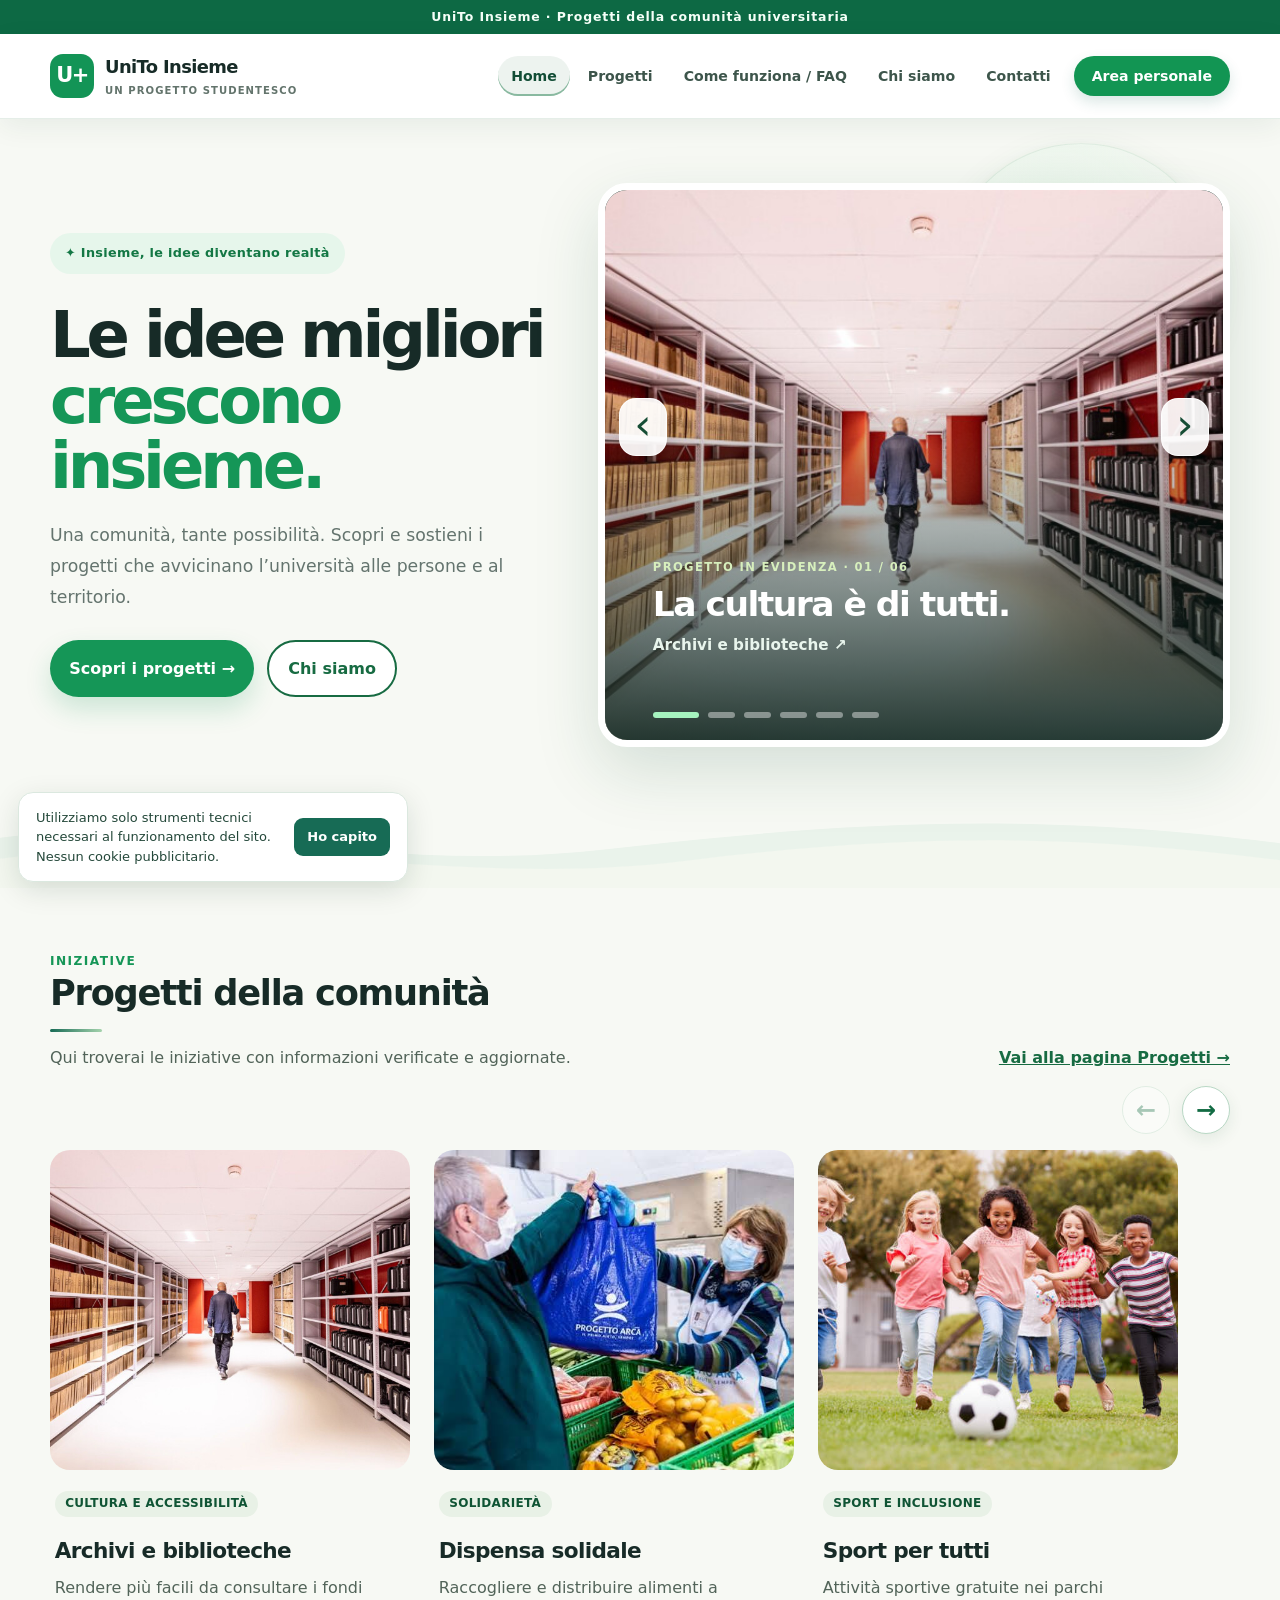
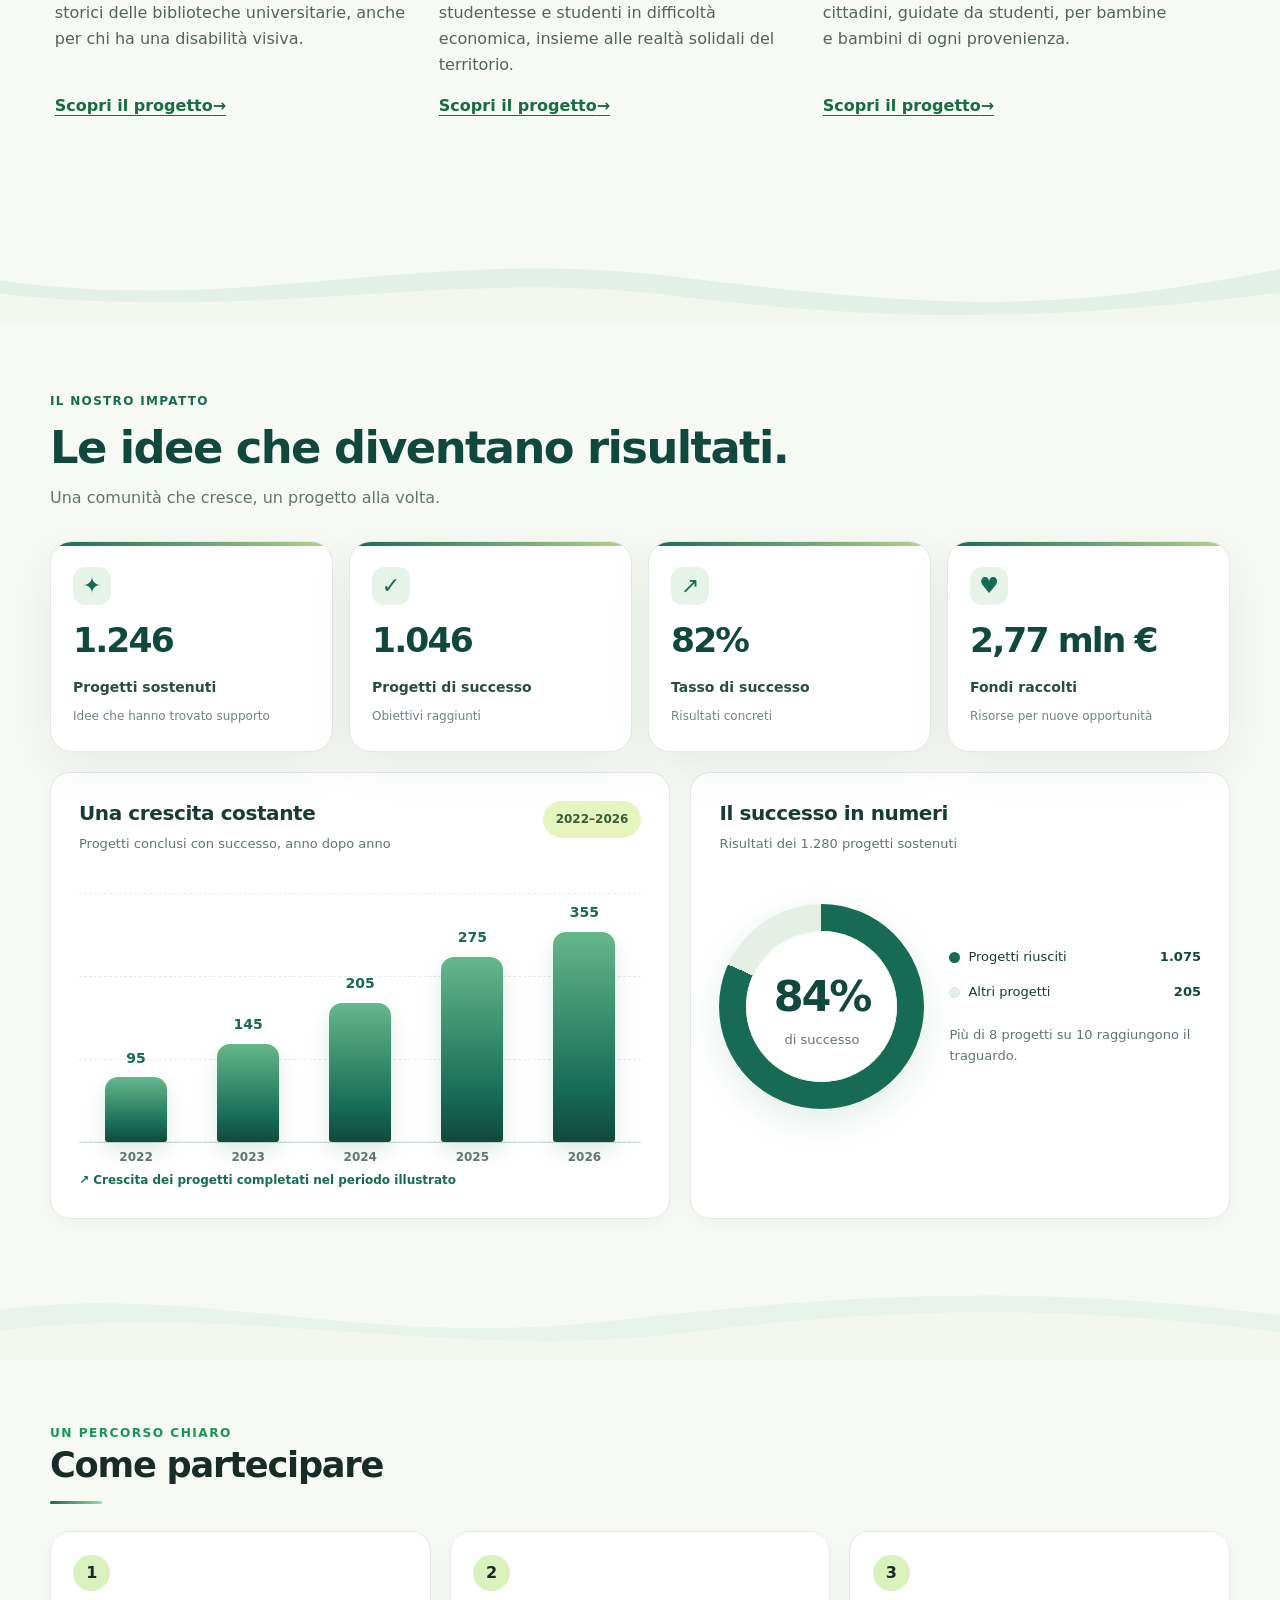
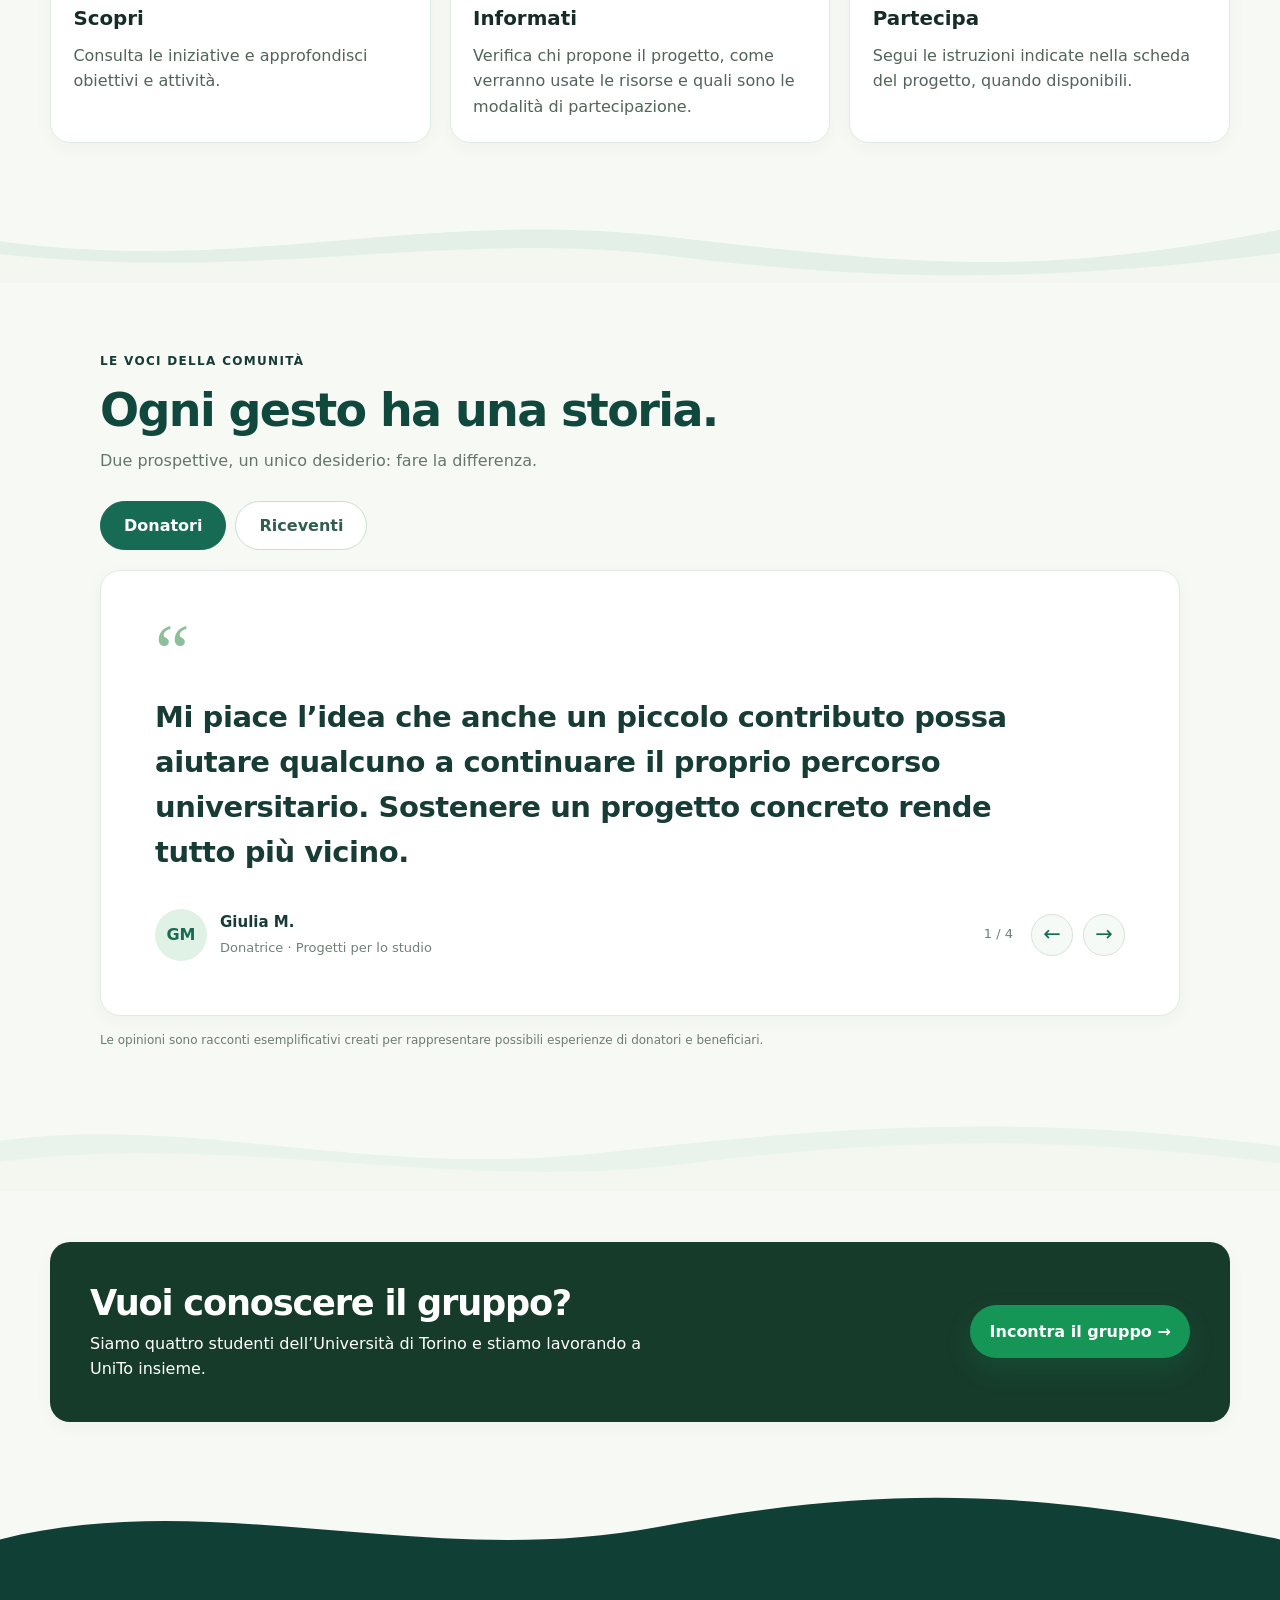
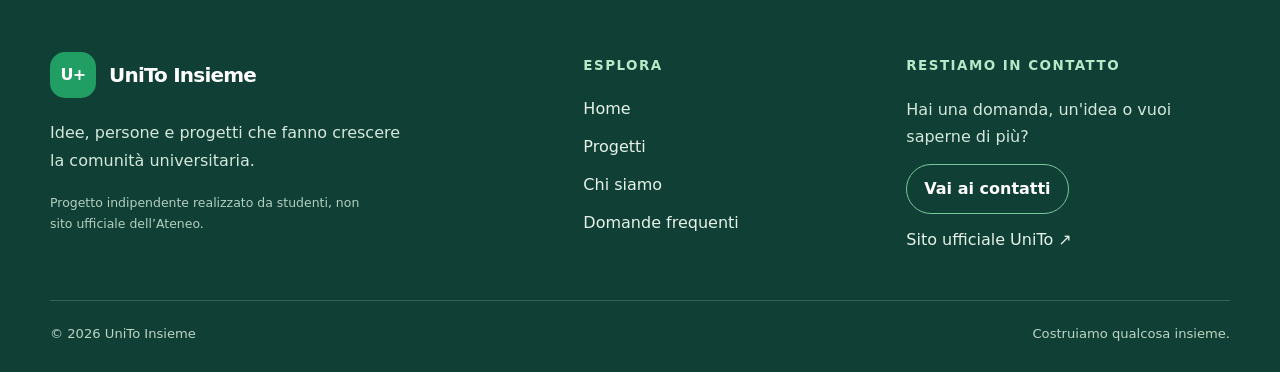
==== UniTo_Insieme/index.html @ ec689ada "Primo push" ====
<!DOCTYPE html>

<html lang="it">
<head>
<meta charset="utf-8"/>
<meta content="width=device-width, initial-scale=1" name="viewport"/>
<title>UniTo insieme | Progetti universitari</title>
<meta content="UniTo insieme: uno spazio per presentare e sostenere progetti della comunità universitaria." name="description"/>
<link href="assets/css/app.css" rel="stylesheet"/>
<link href="assets/css/site-theme.css" rel="stylesheet"/>
<link href="assets/css/demo-enhancements.css" rel="stylesheet"/>
<script defer="" src="assets/js/app.js"></script>
<script defer="" src="assets/js/carousel.js"></script>
<link href="assets/css/unito-refinements.css" rel="stylesheet"/>
<link href="assets/css/voices.css" rel="stylesheet"/>
<link href="assets/css/impact.css" rel="stylesheet"/>
<link href="assets/css/home-seamless.css" rel="stylesheet"/>
<link href="assets/css/home-stability.css" rel="stylesheet"/>
<script defer="" src="assets/js/cookie-banner.js"></script>
<link href="assets/css/motion.css" rel="stylesheet"/>
<script defer="" src="assets/js/motion.js"></script>
<link href="assets/css/elegant-restyle.css" rel="stylesheet"/>
<link href="assets/css/visual-fixes.css" rel="stylesheet"/>
<link href="assets/css/logo-uniforme.css" rel="stylesheet"/>
<link href="assets/css/gallery-refinements.css" rel="stylesheet"/><link href="assets/css/decorazioni-uniformi.css" rel="stylesheet"/>
<script defer src="assets/js/site-components.js"></script>
</head>
<body>
<site-header></site-header>
<main id="contenuto">
<section aria-labelledby="hero-title" class="hero">
<div class="wrap hero-grid">
<div>
<div class="eyebrow hero-pill">✦ Insieme, le idee diventano realtà</div>
<h1 id="hero-title">Le idee migliori <em>crescono insieme.</em></h1>
<p class="lead">Una comunità, tante possibilità. Scopri e sostieni i progetti che avvicinano l’università alle persone e al territorio.</p>
<div class="actions">
<a class="btn" href="progetti.html">Scopri i progetti <span aria-hidden="true"> →</span></a>
<a class="btn secondary" href="chi-siamo.html">Chi siamo</a>
</div>
</div>
<div aria-label="Progetti in evidenza" aria-roledescription="carosello" class="featured-carousel">
<div aria-live="off" class="carousel-track" id="featured-track">
<a aria-label="Scopri Archivi e biblioteche" class="carousel-slide is-active" href="progetto-archivi.html">
<img alt="Scaffali e documenti di un archivio universitario" fetchpriority="high" src="assets/img/archivi.jpg"/>
<span class="slide-overlay"><span class="slide-kicker">PROGETTO IN EVIDENZA · 01 / 06</span><strong>La cultura è di tutti.</strong><span>Archivi e biblioteche <span aria-hidden="true">↗</span></span></span>
</a>
<a aria-hidden="true" aria-label="Scopri Dispensa solidale" class="carousel-slide" href="progetto-dispensa.html" tabindex="-1">
<img alt="Volontari distribuiscono generi alimentari" src="assets/img/dispensa.jpg"/>
<span class="slide-overlay"><span class="slide-kicker">PROGETTO IN EVIDENZA · 02 / 06</span><strong>Un aiuto concreto, insieme.</strong><span>Dispensa solidale <span aria-hidden="true">↗</span></span></span>
</a>
<a aria-hidden="true" aria-label="Scopri Sport per tutti" class="carousel-slide" href="progetto-sport.html" tabindex="-1">
<img alt="Bambini che giocano a calcio all'aperto" src="assets/img/sport.jpg"/>
<span class="slide-overlay"><span class="slide-kicker">PROGETTO IN EVIDENZA · 03 / 06</span><strong>Lo sport unisce.</strong><span>Sport per tutti <span aria-hidden="true">↗</span></span></span>
</a>
<a aria-hidden="true" aria-label="Scopri Studio per tutti" class="carousel-slide" href="progetto-studio.html" tabindex="-1"><img alt="Studenti impegnati nello studio in aula" src="assets/img/studio.jpg"/><span class="slide-overlay"><span class="slide-kicker">PROGETTO IN EVIDENZA · 04 / 06</span><strong>Sosteniamo il diritto allo studio.</strong><span>Studio per tutti <span aria-hidden="true">↗</span></span></span></a>
<a aria-hidden="true" aria-label="Scopri Ricerca in laboratorio" class="carousel-slide" href="progetto-ricerca.html" tabindex="-1"><img alt="Ricercatore con guanti utilizza una pipetta in laboratorio" src="assets/img/ricerca.jpg"/><span class="slide-overlay"><span class="slide-kicker">PROGETTO IN EVIDENZA · 05 / 06</span><strong>Diamo spazio alle nuove idee.</strong><span>Ricerca in laboratorio <span aria-hidden="true">↗</span></span></span></a>
<a aria-hidden="true" aria-label="Scopri Competenze digitali" class="carousel-slide" href="progetto-digitale.html" tabindex="-1"><img alt="Aula informatica attrezzata con computer e postazioni" src="assets/img/digitale.jpg"/><span class="slide-overlay"><span class="slide-kicker">PROGETTO IN EVIDENZA · 06 / 06</span><strong>Il digitale alla portata di tutti.</strong><span>Competenze digitali <span aria-hidden="true">↗</span></span></span></a>
</div>
<button aria-label="Vai al progetto precedente" class="carousel-side carousel-side-prev" type="button"><span aria-hidden="true">‹</span></button>
<button aria-label="Vai al progetto successivo" class="carousel-side carousel-side-next" type="button"><span aria-hidden="true">›</span></button>
<div class="carousel-controls">
<div aria-label="Seleziona un progetto" class="carousel-dots">
<button aria-current="true" aria-label="Mostra Archivi e biblioteche" class="carousel-dot is-active" type="button"></button>
<button aria-label="Mostra Dispensa solidale" class="carousel-dot" type="button"></button>
<button aria-label="Mostra Sport per tutti" class="carousel-dot" type="button"></button>
<button aria-label="Mostra Studio per tutti" class="carousel-dot" type="button"></button>
<button aria-label="Mostra Ricerca in laboratorio" class="carousel-dot" type="button"></button>
<button aria-label="Mostra Competenze digitali" class="carousel-dot" type="button"></button>
</div>

</div>
</div>
</div>
</section>
<div aria-hidden="true" class="unito-wave-divider"></div><section aria-labelledby="projects-title" class="section wrap">
<div class="section-head">
<div>
<div class="eyebrow">Iniziative</div>
<h2 id="projects-title">Progetti della comunità</h2>
<p>Qui troverai le iniziative con informazioni verificate e aggiornate.</p>
</div>
<a href="progetti.html">Vai alla pagina Progetti →</a>
</div>
<div aria-label="Scorri i progetti" class="home-project-navigation">
<button aria-label="Scorri ai progetti precedenti" class="home-project-arrow" data-direction="prev" type="button">←</button>
<button aria-label="Scorri ai progetti successivi" class="home-project-arrow" data-direction="next" type="button">→</button>
</div>
<div aria-label="Progetti scorribili orizzontalmente" class="home-project-scroll" role="region" tabindex="0">
<div class="project-grid">
<article class="project-card">
<img alt="Corridoio di un archivio con scaffali di faldoni a sinistra e custodie nere a destra" class="card-img" height="512" loading="lazy" src="assets/img/archivi.jpg" width="768"/>
<div class="card-body">
<span class="tag">Cultura e accessibilità</span>
<h3><a href="progetto-archivi.html">Archivi e biblioteche</a></h3>
<p>Rendere più facili da consultare i fondi storici delle biblioteche universitarie, anche per chi ha una disabilità visiva.</p>
<a class="card-link" href="progetto-archivi.html">Scopri il progetto<span class="sr-only"> Archivi e biblioteche</span> <span aria-hidden="true">→</span></a>
</div>
</article>
<article class="project-card">
<img alt="Un volontario con mascherina consegna una borsa blu con generi alimentari a una persona, accanto a casse di frutta e verdura" class="card-img" height="429" loading="lazy" src="assets/img/dispensa.jpg" width="713"/>
<div class="card-body">
<span class="tag">Solidarietà</span>
<h3><a href="progetto-dispensa.html">Dispensa solidale</a></h3>
<p>Raccogliere e distribuire alimenti a studentesse e studenti in difficoltà economica, insieme alle realtà solidali del territorio.</p>
<a class="card-link" href="progetto-dispensa.html">Scopri il progetto<span class="sr-only"> Dispensa solidale</span> <span aria-hidden="true">→</span></a>
</div>
</article>
<article class="project-card">
<img alt="Un gruppo di bambine e bambini corre su un prato verso un pallone da calcio, sorridendo" class="card-img" height="408" loading="lazy" src="assets/img/sport.jpg" width="612"/>
<div class="card-body">
<span class="tag">Sport e inclusione</span>
<h3><a href="progetto-sport.html">Sport per tutti</a></h3>
<p>Attività sportive gratuite nei parchi cittadini, guidate da studenti, per bambine e bambini di ogni provenienza.</p>
<a class="card-link" href="progetto-sport.html">Scopri il progetto<span class="sr-only"> Sport per tutti</span> <span aria-hidden="true">→</span></a>
</div>
</article>
<article class="project-card" data-category="istruzione"><img alt="Studenti impegnati nello studio in aula" class="card-img" loading="lazy" src="assets/img/studio.jpg"/><div class="card-body"><span class="tag">Istruzione</span><h3><a href="progetto-studio.html">Studio per tutti</a></h3><p>Tutoraggio tra pari, materiali didattici condivisi e incontri di supporto per affrontare esami e difficoltà scolastiche.</p><a class="card-link" href="progetto-studio.html">Scopri il progetto <span aria-hidden="true">→</span></a></div></article><article class="project-card" data-category="ricerca"><img alt="Ricercatore con guanti utilizza una pipetta in laboratorio" class="card-img" loading="lazy" src="assets/img/ricerca.jpg"/><div class="card-body"><span class="tag">Ricerca</span><h3><a href="progetto-ricerca.html">Ricerca in laboratorio</a></h3><p>Strumenti e materiali per attività formative di laboratorio e piccoli progetti di ricerca promossi dagli studenti.</p><a class="card-link" href="progetto-ricerca.html">Scopri il progetto <span aria-hidden="true">→</span></a></div></article><article class="project-card" data-category="tecnologia"><img alt="Aula informatica attrezzata con computer e postazioni" class="card-img" loading="lazy" src="assets/img/digitale.jpg"/><div class="card-body"><span class="tag">Tecnologia</span><h3><a href="progetto-digitale.html">Competenze digitali</a></h3><p>Laboratori pratici di informatica, alfabetizzazione digitale e formazione gratuita per la comunità.</p><a class="card-link" href="progetto-digitale.html">Scopri il progetto <span aria-hidden="true">→</span></a></div></article>
</div>
</div>
</section>
<div aria-hidden="true" class="unito-wave-divider unito-wave-alt"></div><section aria-labelledby="impact-title" class="impact-section">
<div class="wrap impact-inner">
<div class="impact-heading"><div><span class="impact-eyebrow">IL NOSTRO IMPATTO</span><h2 id="impact-title">Le idee che diventano risultati.</h2><p>Una comunità che cresce, un progetto alla volta.</p></div></div>
<div class="impact-stats">
<div class="impact-stat"><span aria-hidden="true" class="impact-stat-icon">✦</span><strong data-count="1280">1.280</strong><span>Progetti sostenuti</span><span class="impact-stat-detail">Idee che hanno trovato supporto</span></div>
<div class="impact-stat"><span aria-hidden="true" class="impact-stat-icon">✓</span><strong data-count="1075">1.075</strong><span>Progetti di successo</span><span class="impact-stat-detail">Obiettivi raggiunti</span></div>
<div class="impact-stat"><span aria-hidden="true" class="impact-stat-icon">↗</span><strong data-count="84" data-suffix="%">84%</strong><span>Tasso di successo</span><span class="impact-stat-detail">Risultati concreti</span></div>
<div class="impact-stat"><span aria-hidden="true" class="impact-stat-icon">♥</span><strong data-count="2850000" data-currency="true">2,85 mln €</strong><span>Fondi raccolti</span><span class="impact-stat-detail">Risorse per nuove opportunità</span></div>
</div>
<div class="impact-charts">
<div class="impact-panel"><div class="impact-panel-head"><div><h3>Una crescita costante</h3><p>Progetti conclusi con successo, anno dopo anno</p></div><span class="impact-pill">2022–2026</span></div>
<div aria-label="Progetti di successo: 2022 95, 2023 145, 2024 205, 2025 275, 2026 355" class="impact-bars" role="img">
<div aria-hidden="true" class="impact-gridlines"><span></span><span></span><span></span><span></span></div>
<div class="impact-bar-item"><span>95</span><div class="impact-bar" style="--bar-height:27%;--delay:0s"></div><small>2022</small></div>
<div class="impact-bar-item"><span>145</span><div class="impact-bar" style="--bar-height:41%;--delay:.1s"></div><small>2023</small></div>
<div class="impact-bar-item"><span>205</span><div class="impact-bar" style="--bar-height:58%;--delay:.2s"></div><small>2024</small></div>
<div class="impact-bar-item"><span>275</span><div class="impact-bar" style="--bar-height:77%;--delay:.3s"></div><small>2025</small></div>
<div class="impact-bar-item"><span>355</span><div class="impact-bar" style="--bar-height:100%;--delay:.4s"></div><small>2026</small></div>
</div>
<p class="impact-chart-foot">↗ Crescita dei progetti completati nel periodo illustrato</p>
</div>
<div class="impact-panel"><div class="impact-panel-head"><div><h3>Il successo in numeri</h3><p>Risultati dei 1.280 progetti sostenuti</p></div></div>
<div class="impact-donut-layout"><div aria-label="84% dei progetti ha avuto successo: 1075 su 1280" class="impact-donut" role="img"><div class="impact-donut-center"><strong>84%</strong><span>di successo</span></div></div>
<div class="impact-legend"><div><i class="impact-legend-dot success"></i><span>Progetti riusciti</span><strong>1.075</strong></div><div><i class="impact-legend-dot other"></i><span>Altri progetti</span><strong>205</strong></div><p>Più di 8 progetti su 10 raggiungono il traguardo.</p></div>
</div>
</div>
</div>
</div>
</section>
<div aria-hidden="true" class="unito-wave-divider"></div><section aria-labelledby="how-title" class="section steps">
<div class="wrap">
<div class="eyebrow">Un percorso chiaro</div>
<h2 id="how-title">Come partecipare</h2>
<div class="step-grid">
<article class="step">
<span aria-hidden="true" class="number">1</span>
<h3>Scopri</h3>
<p>Consulta le iniziative e approfondisci obiettivi e attività.</p>
</article>
<article class="step">
<span aria-hidden="true" class="number">2</span>
<h3>Informati</h3>
<p>Verifica chi propone il progetto, come verranno usate le risorse e quali sono le modalità di partecipazione.</p>
</article>
<article class="step">
<span aria-hidden="true" class="number">3</span>
<h3>Partecipa</h3>
<p>Segui le istruzioni indicate nella scheda del progetto, quando disponibili.</p>
</article>
</div>
</div>
</section>
<div aria-hidden="true" class="unito-wave-divider unito-wave-alt"></div><section aria-labelledby="voices-title" class="voices-section">
<div class="wrap voices-shell">
<div class="voices-heading"><div><span class="impact-eyebrow">LE VOCI DELLA COMUNITÀ</span><h2 id="voices-title">Ogni gesto ha una storia.</h2><p>Due prospettive, un unico desiderio: fare la differenza.</p></div></div>
<div aria-label="Filtra le opinioni" class="voices-tabs" role="group"><button aria-pressed="true" class="voices-tab is-active" data-voices-filter="donatori" type="button">Donatori</button><button aria-pressed="false" class="voices-tab" data-voices-filter="riceventi" type="button">Riceventi</button></div>
<div aria-live="polite" class="voices-card"><div aria-hidden="true" class="voices-quote-mark">“</div><blockquote id="voices-quote"></blockquote><div class="voices-bottom"><div class="voices-person"><span aria-hidden="true" class="voices-avatar" id="voices-avatar"></span><div><strong id="voices-name"></strong><span id="voices-role"></span></div></div><div class="voices-controls"><span id="voices-counter"></span><button aria-label="Opinione precedente" id="voices-prev" type="button">←</button><button aria-label="Opinione successiva" id="voices-next" type="button">→</button></div></div></div>
<p class="voices-note">Le opinioni sono racconti esemplificativi creati per rappresentare possibili esperienze di donatori e beneficiari.</p>
</div>
</section>
<div aria-hidden="true" class="unito-wave-divider"></div><section aria-labelledby="closing-title" class="closing wrap">
<div class="closing-box">
<div>
<h2 id="closing-title">Vuoi conoscere il gruppo?</h2>
<p>Siamo quattro studenti dell’Università di Torino e stiamo lavorando a UniTo insieme.</p>
</div>
<a class="btn" href="chi-siamo.html">Incontra il gruppo →</a>
</div>
</section>
</main>
<site-footer></site-footer>
<script defer="" src="assets/js/home-project-navigation.js"></script>
<script defer="" src="assets/js/impact.js"></script>
<script defer="" src="assets/js/voices.js"></script>
<script defer="" src="assets/js/accessibility.js"></script>
</body>
</html>
---- UniTo_Insieme/assets/css/app.css ----
:root {
  --ink: #173b2b;
  --green: #176b42;
  --green-dark: #0f5434;
  --lime: #d9f2bd;
  --cream: #f8f8f1;
  --muted: #526459;
  --line: #dce5db;
  --focus: #a3450d;
}

* {
  box-sizing: border-box;
}

html {
  font-size: 100%;
  scroll-behavior: smooth;
  scroll-padding-top: 6.5rem;
}

body {
  margin: 0;
  background: var(--cream);
  color: var(--ink);
  font: 1rem/1.6 system-ui, -apple-system, "Segoe UI", sans-serif;
}

a {
  color: inherit;
}

a:focus-visible,
button:focus-visible {
  outline: 3px solid var(--focus);
  outline-offset: 3px;
  border-radius: 4px;
}

.wrap {
  width: min(73.75rem, calc(100% - 3rem));
  margin-inline: auto;
}

.skip {
  position: absolute;
  z-index: 30;
  top: -6rem;
  left: 1rem;
  padding: 0.75rem;
  background: #fff;
  font-weight: 700;
}

.skip:focus {
  top: 0.6rem;
}

.notice {
  padding: 0.5rem 0;
  background: var(--ink);
  color: #fff;
  font-size: 0.85rem;
}

/* Header sticky: resta visibile mentre si scorre la pagina. */
.top {
  position: sticky;
  z-index: 20;
  top: 0;
  border-bottom: 1px solid var(--line);
  background: #fff;
  transition: box-shadow 0.2s ease;
}

.top.scrolled {
  box-shadow: 0 0.4rem 1.2rem rgb(23 59 43 / 12%);
}

.nav {
  display: flex;
  min-height: 5.25rem;
  flex-wrap: wrap;
  align-items: center;
  justify-content: space-between;
  gap: 1.25rem;
}

.brand {
  display: flex;
  align-items: center;
  gap: 0.65rem;
  font-size: 1.15rem;
  font-weight: 800;
  letter-spacing: -0.03em;
  text-decoration: none;
}

.logo {
  display: grid;
  width: 2.45rem;
  height: 2.45rem;
  place-items: center;
  border-radius: 0.6rem;
  background: var(--green);
  color: #fff;
  font-size: 1.3rem;
}

.brand small {
  display: block;
  color: var(--muted);
  font-size: 0.65rem;
  letter-spacing: 0.14em;
  text-transform: uppercase;
}

.links {
  display: flex;
  flex-wrap: wrap;
  align-items: center;
  gap: 1.4rem;
}

.links a {
  font-size: 0.9rem;
  font-weight: 650;
  text-decoration: none;
}

.links a:hover {
  text-decoration: underline;
  text-underline-offset: 5px;
}

.links .active {
  color: var(--green);
  text-decoration: underline;
  text-decoration-thickness: 2px;
  text-underline-offset: 8px;
}

.links .account {
  padding: 0.6rem 0.95rem;
  border: 1px solid var(--ink);
  border-radius: 0.5rem;
}

.toggle {
  display: none;
  padding: 0.55rem 0.8rem;
  border: 1px solid var(--ink);
  border-radius: 0.5rem;
  background: #fff;
  font: inherit;
  font-weight: 700;
  cursor: pointer;
}

h1,
h2,
h3,
p {
  margin-top: 0;
}

h1 {
  margin: 0.6rem 0 1.3rem;
  font-size: clamp(2.4rem, 5vw, 4.2rem);
  letter-spacing: -0.05em;
  line-height: 1.08;
}

h2 {
  margin: 0 0 0.8rem;
  font-size: clamp(1.65rem, 3vw, 2.2rem);
  letter-spacing: -0.035em;
  line-height: 1.2;
}

h3 {
  margin: 0.65rem 0;
  font-size: 1.24rem;
  line-height: 1.25;
}

.eyebrow {
  color: var(--green);
  font-size: 0.78rem;
  font-weight: 800;
  letter-spacing: 0.14em;
  text-transform: uppercase;
}

.hero {
  padding: 4.5rem 0 4rem;
  background: linear-gradient(115deg, #eff5e9, var(--cream) 65%);
}

.hero-grid {
  display: grid;
  grid-template-columns: 1.15fr 0.85fr;
  align-items: center;
  gap: 3rem;
}

.lead {
  max-width: 41rem;
  color: var(--muted);
  font-size: 1.18rem;
}

.sim {
  display: inline-block;
  margin: 1.2rem 0 0;
  padding: 0.6rem 0.9rem;
  border-left: 4px solid var(--green);
  border-radius: 0.4rem;
  background: #e8f1e6;
  font-size: 0.92rem;
}

.actions {
  display: flex;
  flex-wrap: wrap;
  gap: 0.8rem;
  margin: 1.7rem 0 0;
}

.btn {
  display: inline-flex;
  align-items: center;
  justify-content: center;
  padding: 0.85rem 1.2rem;
  border-radius: 0.55rem;
  background: var(--green);
  color: #fff;
  font-weight: 800;
  text-decoration: none;
}

.btn:hover {
  background: var(--green-dark);
}

.btn.secondary {
  border: 2px solid var(--green);
  background: #fff;
  color: var(--green);
}

.btn.secondary:hover {
  background: #e8f1e6;
}

.hero-art {
  position: relative;
  min-height: 23rem;
  overflow: hidden;
  border-radius: 1.2rem;
  background: linear-gradient(135deg, #254e3c, #4e8063 55%, #b0d296);
}

.hero-art::before {
  position: absolute;
  bottom: -10%;
  left: 9%;
  width: 65%;
  height: 72%;
  border: 1.5rem solid rgb(255 255 255 / 31%);
  border-radius: 50%;
  content: "";
}

.hero-art::after {
  position: absolute;
  top: 12%;
  right: 8%;
  width: 38%;
  height: 70%;
  border-radius: 8rem 8rem 0.8rem 0.8rem;
  background: #e8f1e6;
  box-shadow: -3.4rem 3.5rem 0 #b5d491;
  content: "";
}

.art-label {
  position: absolute;
  z-index: 1;
  bottom: 1.5rem;
  left: 1.5rem;
  max-width: 15rem;
  padding: 0.9rem 1.1rem;
  border-radius: 0.7rem;
  background: #fff;
  box-shadow: 0 8px 30px rgb(23 59 43 / 19%);
  font-weight: 750;
}

.section {
  padding: 4.2rem 0;
}

.section-head {
  display: flex;
  flex-wrap: wrap;
  align-items: end;
  justify-content: space-between;
  gap: 1rem;
  margin-bottom: 1.5rem;
}

.section-head p {
  margin: 0;
  color: var(--muted);
}

.section-head a {
  color: var(--green);
  font-weight: 750;
}

.cards {
  display: grid;
  grid-template-columns: repeat(3, minmax(0, 1fr));
  gap: 1.2rem;
}

.card {
  display: flex;
  overflow: hidden;
  flex-direction: column;
  border: 1px solid var(--line);
  border-radius: 1rem;
  background: #fff;
}

.card-art {
  height: 9rem;
  background: #bdcec2;
}

.card-art.archive {
  background: radial-gradient(circle at 75% 30%, #d6d7f3 0 15%, transparent 16%), linear-gradient(125deg, #334d75, #8b9dc1);
}

.card-art.water {
  background: radial-gradient(circle at 65% 20%, #d6f7e7 0 17%, transparent 18%), linear-gradient(125deg, #247785, #75bbbc);
}

.card-art.lab {
  background: radial-gradient(circle at 25% 30%, #fff0bb 0 14%, transparent 15%), linear-gradient(125deg, #846c57, #d6ad79);
}

.card-body {
  display: flex;
  flex: 1;
  flex-direction: column;
  padding: 1.35rem;
}

.tag {
  color: var(--green);
  font-size: 0.78rem;
  font-weight: 800;
  letter-spacing: 0.07em;
  text-transform: uppercase;
}

.status {
  margin: 0.35rem 0;
  font-weight: 750;
}

.card p {
  color: var(--muted);
}

.amount {
  margin: 0;
  color: var(--ink);
  font-size: 1.18rem;
  font-weight: 800;
}

.track {
  height: 0.65rem;
  overflow: hidden;
  margin: 0.65rem 0 0.3rem;
  border-radius: 1rem;
  background: #e2ebe2;
}

.track span {
  display: block;
  height: 100%;
  background: var(--green);
}

.meta {
  margin-bottom: 1.2rem;
  font-size: 0.9rem;
}

.card .btn {
  align-self: flex-start;
  margin-top: auto;
}

.steps {
  background: #eaf2e4;
}

.step-grid {
  display: grid;
  grid-template-columns: repeat(3, 1fr);
  gap: 1.2rem;
  margin-top: 1.7rem;
}

.step {
  padding: 1.4rem;
  border: 1px solid var(--line);
  border-radius: 1rem;
  background: #fff;
}

.number {
  display: grid;
  width: 2.3rem;
  height: 2.3rem;
  place-items: center;
  margin-bottom: 1rem;
  border-radius: 50%;
  background: var(--lime);
  font-weight: 800;
}

.step p {
  margin: 0;
  color: var(--muted);
}

.closing {
  padding: 4rem 0;
}

.closing-box {
  display: flex;
  flex-wrap: wrap;
  align-items: center;
  justify-content: space-between;
  gap: 2rem;
  padding: 2.5rem;
  border-radius: 1rem;
  background: var(--ink);
  color: #fff;
}

.closing-box h2 {
  margin-bottom: 0.4rem;
}

.closing-box p {
  max-width: 37rem;
  margin: 0;
}

.closing-box .btn {
  background: var(--lime);
  color: var(--ink);
}

.closing-box .btn:hover {
  background: #c6e5a8;
}

.footer {
  padding: 1.9rem 0;
  border-top: 1px solid var(--line);
  background: #fff;
  color: var(--muted);
  font-size: 0.85rem;
}

.foot {
  display: flex;
  flex-wrap: wrap;
  justify-content: space-between;
  gap: 0.8rem;
}

.foot a {
  margin-right: 1rem;
}

.sr-only {
  position: absolute;
  width: 1px;
  height: 1px;
  overflow: hidden;
  clip: rect(0, 0, 0, 0);
  white-space: nowrap;
  clip-path: inset(50%);
}

@media (max-width: 62rem) {
  .hero-grid {
    grid-template-columns: 1fr 1fr;
    gap: 1.5rem;
  }

  .cards {
    grid-template-columns: repeat(2, 1fr);
  }
}

@media (max-width: 48rem) {
  .toggle {
    display: block;
  }

  .links {
    position: absolute;
    z-index: 5;
    top: 100%;
    right: 0;
    left: 0;
    display: none;
    overflow-y: auto;
    max-height: calc(100vh - 5.25rem);
    flex-direction: column;
    align-items: stretch;
    padding: 1.2rem 1.5rem;
    background: #fff;
    box-shadow: 0 0.8rem 1.2rem rgb(23 59 43 / 14%);
  }

  .links.open {
    display: flex;
  }

  .wrap {
    width: calc(100% - 2rem);
  }

  .hero {
    padding: 3rem 0;
  }

  .hero-grid,
  .cards,
  .step-grid {
    grid-template-columns: 1fr;
  }

  .hero-art {
    min-height: 14rem;
  }

  .section {
    padding: 3rem 0;
  }

  .closing-box {
    padding: 1.6rem;
  }
}

@media (prefers-reduced-motion: reduce) {
  html {
    scroll-behavior: auto;
  }

  .top {
    transition: none;
  }
}

@media (prefers-contrast: more) {
  .card,
  .step {
    border-color: var(--ink);
  }
}

.project-grid { display: grid; grid-template-columns: repeat(auto-fill, minmax(18rem, 1fr)); gap: 1.5rem; }
.project-card { display: flex; flex-direction: column; overflow: hidden; border: 1px solid var(--line); border-radius: 1rem; background: #fff; transition: box-shadow .2s ease, transform .2s ease; }
.project-card:hover, .project-card:focus-within { box-shadow: 0 .6rem 1.6rem rgb(23 59 43 / 12%); transform: translateY(-2px); }
.card-band { display: grid; height: 9rem; place-items: center; background: linear-gradient(115deg, #e8f1e6, var(--lime)); }
.card-icon { font-size: 3rem; }
.card-body { display: flex; flex: 1; flex-direction: column; padding: 1.4rem; }
.tag { align-self: flex-start; margin-bottom: .7rem; padding: .2rem .65rem; border-radius: 2rem; background: #e8f1e6; color: var(--green-dark); font-size: .75rem; font-weight: 800; }
.card-body h3 { margin-bottom: .5rem; font-size: 1.35rem; letter-spacing: -.03em; line-height: 1.25; }
.card-body h3 a { text-decoration: none; }
.card-body h3 a:hover { text-decoration: underline; text-underline-offset: 4px; }
.card-body p { color: var(--muted); }
.card-link { margin-top: auto; color: var(--green); font-weight: 750; }
@media (prefers-reduced-motion: reduce) { .project-card { transition: none; } .project-card:hover, .project-card:focus-within { transform: none; } }

.card-img { display: block; width: 100%; height: 11rem; object-fit: cover; }

/* Sei progetti: filtri e layout */
.project-filters{display:flex;flex-wrap:wrap;gap:10px;margin:20px 0 12px}.filter-btn{border:1px solid #b9d9c3;border-radius:999px;background:#fff;color:#245e3d;padding:10px 17px;font:inherit;font-weight:700;cursor:pointer}.filter-btn:hover,.filter-btn:focus-visible{background:#e4f3e6}.filter-btn.active{background:#3e9257;color:white;border-color:#3e9257}.filter-count{color:#52695d;margin:0 0 20px}.project-card[hidden]{display:none!important}.project-card .card-body{display:flex;flex-direction:column;align-items:flex-start;gap:10px}.project-card .card-body h3,.project-card .card-body p{margin:0}.project-card .card-link{margin-top:auto}.project-card .donate-card-link{display:inline-block;margin-top:6px;padding:10px 14px;border-radius:999px;background:#46985b;color:white;text-decoration:none;font-weight:700}.project-card .donate-card-link:hover{background:#286d40}

/* Carosello orizzontale dei progetti nella sola home */
.home-project-scroll{overflow-x:auto;overscroll-behavior-x:contain;scroll-snap-type:x mandatory;padding:0 0 1.25rem;scrollbar-width:thin;-webkit-overflow-scrolling:touch}
.home-project-scroll .project-grid{display:flex;flex-wrap:nowrap;gap:1.25rem;width:max-content;max-width:none}
.home-project-scroll .project-card{width:clamp(260px,30vw,360px);flex:0 0 auto;scroll-snap-align:start}
@media(max-width:650px){.home-project-scroll .project-card{width:min(82vw,330px)}}

/* Navigazione visibile del carosello progetti nella home */
.home-project-navigation{display:flex;justify-content:flex-end;gap:12px;margin:-8px 0 16px}
.home-project-arrow{display:grid;place-items:center;width:48px;height:48px;border-radius:50%;border:1px solid #b9d8c5;background:#fff;color:#126b43;font-size:24px;font-weight:700;cursor:pointer;box-shadow:0 5px 16px rgba(18,75,49,.09);transition:background .2s,transform .2s}
.home-project-arrow:hover:not(:disabled){background:#e2f5e9;transform:translateY(-2px)}
.home-project-arrow:focus-visible{outline:3px solid #e3a73b;outline-offset:3px}
.home-project-arrow:disabled{opacity:.35;cursor:default;box-shadow:none}
---- UniTo_Insieme/assets/css/site-theme.css ----
/* UniTo Insieme — shared visual system */
:root {
  --brand-ink: #173b35;
  --brand-green: #176b55;
  --brand-deep: #10483d;
  --brand-mint: #dff2e7;
  --brand-lime: #e7f4bd;
  --brand-paper: #fbfaf5;
  --brand-white: #ffffff;
  --brand-muted: #63746c;
  --brand-line: #e2e9e1;
  --brand-shadow: 0 18px 48px rgba(22, 59, 48, .09);
  --brand-radius: 22px;
}
html { scroll-behavior: smooth; scroll-padding-top: 7rem; }
body {
  background: var(--brand-paper);
  color: var(--brand-ink);
  font-family: Inter, ui-sans-serif, system-ui, -apple-system, BlinkMacSystemFont, "Segoe UI", sans-serif;
}
a { transition: color .18s ease, background-color .18s ease, border-color .18s ease, transform .18s ease; }
button, input, textarea, select { font: inherit; }
:focus-visible { outline: 3px solid #d58b35; outline-offset: 3px; }

/* Identical top strip and navigation across every page */
.notice {
  min-height: 34px;
  display: flex;
  align-items: center;
  justify-content: center;
  padding: 7px 18px !important;
  background: var(--brand-deep) !important;
  color: #f5fff8 !important;
  font-size: .78rem !important;
  font-weight: 600;
  letter-spacing: .025em;
  text-align: center;
}
.top, .site-header {
  position: sticky !important;
  top: 0;
  z-index: 50;
  background: rgba(251,250,245,.94) !important;
  border-bottom: 1px solid var(--brand-line) !important;
  box-shadow: 0 5px 24px rgba(22,59,48,.035);
  backdrop-filter: blur(16px);
}
.top.scrolled, .site-header.scrolled, .site-header.is-scrolled {
  box-shadow: 0 10px 30px rgba(22,59,48,.10) !important;
}
.nav, .nav-wrap {
  width: min(1180px, calc(100% - 44px)) !important;
  max-width: 1180px !important;
  min-height: 78px;
  margin: 0 auto !important;
  padding: 12px 0 !important;
  display: flex;
  align-items: center;
  justify-content: space-between;
  gap: 20px;
}
.brand {
  display: inline-flex !important;
  align-items: center;
  gap: 11px !important;
  color: var(--brand-ink) !important;
  text-decoration: none !important;
  font-size: 1.12rem;
  font-weight: 850 !important;
  letter-spacing: -.045em;
  white-space: nowrap;
}
.logo, .brand-mark {
  width: 43px !important;
  height: 43px !important;
  min-width: 43px;
  display: grid !important;
  place-items: center;
  border-radius: 15px !important;
  background: linear-gradient(145deg, #218365, #105544) !important;
  color: #fff !important;
  font-size: 1.05rem !important;
  font-weight: 850;
  box-shadow: 0 7px 16px rgba(16,84,68,.18);
}
.brand small {
  display: block;
  margin-top: 1px;
  color: var(--brand-muted) !important;
  font-size: .63rem !important;
  font-weight: 700 !important;
  letter-spacing: .105em !important;
  text-transform: uppercase;
}
.links, .nav-links {
  display: flex !important;
  align-items: center;
  justify-content: flex-end;
  flex-wrap: wrap;
  gap: 4px !important;
}
.links a, .nav-links a {
  display: inline-flex;
  align-items: center;
  justify-content: center;
  min-height: 40px;
  padding: 9px 13px !important;
  border: 0 !important;
  border-radius: 999px !important;
  color: #40564c !important;
  background: transparent !important;
  text-decoration: none !important;
  font-size: .88rem !important;
  font-weight: 680 !important;
  white-space: nowrap;
}
.links a:hover, .nav-links a:hover,
.links a.active, .links a[aria-current="page"],
.nav-links a.active, .nav-links a[aria-current="page"] {
  color: var(--brand-deep) !important;
  background: var(--brand-mint) !important;
}
.links a.account, .nav-links a.nav-cta,
.nav-links a.account, .links a.nav-cta {
  margin-left: 5px;
  padding-inline: 18px !important;
  color: #fff !important;
  background: var(--brand-green) !important;
  box-shadow: 0 6px 14px rgba(23,107,85,.16);
}
.links a.account:hover, .nav-links a.nav-cta:hover,
.nav-links a.account:hover, .links a.nav-cta:hover {
  color: #fff !important;
  background: var(--brand-deep) !important;
  transform: translateY(-1px);
}
.toggle, .menu-toggle {
  display: none;
  min-height: 42px;
  padding: 9px 15px !important;
  border: 1px solid var(--brand-line) !important;
  border-radius: 999px !important;
  background: #fff !important;
  color: var(--brand-ink) !important;
  font-weight: 700;
}

/* More generous, softer page rhythm */
main { min-height: 55vh; }
.intro, .hero {
  position: relative;
}
.intro {
  padding-top: clamp(42px, 6vw, 76px) !important;
  padding-bottom: clamp(28px, 4vw, 48px) !important;
}
.intro h1, .hero h1 {
  max-width: 850px;
  color: var(--brand-ink);
  letter-spacing: -.055em !important;
  line-height: 1.04 !important;
}
.eyebrow {
  color: var(--brand-green) !important;
  font-size: .76rem !important;
  font-weight: 800 !important;
  letter-spacing: .12em !important;
  text-transform: uppercase;
}
.lead, .intro p, .hero p {
  color: var(--brand-muted);
  line-height: 1.75;
}
.card, .project-card, .person, .faq-item, .auth-card, .contact-card,
.panel, .content-card, .step-card {
  border-color: var(--brand-line) !important;
  border-radius: var(--brand-radius) !important;
  box-shadow: var(--brand-shadow);
}
button, .button, .btn, a.button, a.btn {
  border-radius: 999px;
}
img { max-width: 100%; }
footer {
  background: var(--brand-deep) !important;
  color: #f4fff7 !important;
}
footer a { color: #e0f3e8 !important; }

/* Project pages: keep the fundraising action visually prominent */
.progress, .progress-bar, .progress-track { border-radius: 999px; }
.donate, .donate-button, .donation-cta, .hero .button-primary {
  box-shadow: 0 9px 20px rgba(23,107,85,.17);
}
.crumb { color: var(--brand-muted); }

/* Mobile navigation supports the existing page scripts */
@media (max-width: 900px) {
  .nav, .nav-wrap { width: min(100% - 32px, 1180px) !important; min-height: 70px; }
  .toggle, .menu-toggle { display: inline-flex !important; align-items: center; gap: 8px; }
  .links, .nav-links {
    display: none !important;
    position: absolute;
    top: calc(100% + 1px);
    left: 0;
    right: 0;
    padding: 14px 16px 18px !important;
    background: rgba(251,250,245,.99) !important;
    border-bottom: 1px solid var(--brand-line) !important;
    box-shadow: 0 18px 28px rgba(22,59,48,.10);
    flex-direction: column;
    align-items: stretch;
    gap: 5px !important;
  }
  .links.open, .nav-links.open, .nav-links.is-open, .links.is-open {
    display: flex !important;
  }
  .links a, .nav-links a {
    width: 100%;
    justify-content: flex-start;
    padding: 11px 14px !important;
  }
  .links a.account, .nav-links a.nav-cta,
  .nav-links a.account, .links a.nav-cta { margin: 5px 0 0; }
}
@media (max-width: 520px) {
  .notice { font-size: .7rem !important; }
  .brand { font-size: 1rem; }
  .brand small { font-size: .56rem !important; }
  .logo, .brand-mark { width: 39px !important; height: 39px !important; min-width: 39px; }
}
@media (prefers-reduced-motion: reduce) {
  *, *::before, *::after { scroll-behavior: auto !important; transition-duration: .01ms !important; }
}

/* Homepage visual refresh: large photography and accessible featured carousel */
.hero { padding: clamp(50px, 7vw, 104px) 0 !important; background: linear-gradient(145deg,#f5f6e9 0%,#fbfaf5 65%,#e8f1e6 100%) !important; }
.hero-grid { display:grid !important; grid-template-columns: minmax(0, .88fr) minmax(0, 1.12fr) !important; gap: clamp(28px,4vw,64px) !important; align-items:center; }
.hero h1 { font-size: clamp(2.8rem, 5vw, 5.2rem) !important; line-height: 1.02 !important; }
.hero .lead { max-width: 52ch; font-size: 1.08rem; }
.featured-carousel { position:relative; min-width:0; border-radius:30px; overflow:hidden; background:#153d33; box-shadow:0 26px 60px rgba(15,56,45,.22); }
.carousel-track { position:relative; height: clamp(390px,43vw,590px); }
.carousel-slide { position:absolute; inset:0; display:block; opacity:0; visibility:hidden; transition:opacity .55s ease, visibility .55s ease; color:#fff !important; text-decoration:none; }
.carousel-slide.is-active { opacity:1; visibility:visible; z-index:1; }
.carousel-slide img { display:block; width:100%; height:100%; object-fit:cover; transition:transform .7s ease; }
.carousel-slide:hover img { transform:scale(1.045); }
.carousel-slide::after { content:""; position:absolute; inset:0; background:linear-gradient(180deg,transparent 36%,rgba(9,33,27,.88) 100%); pointer-events:none; }
.slide-overlay { position:absolute; z-index:2; bottom:83px; left:clamp(24px,4vw,48px); right:25px; display:flex; flex-direction:column; gap:9px; }
.slide-overlay strong { color:#fff; font-size:clamp(1.6rem,2.7vw,2.75rem); line-height:1.12; letter-spacing:-.045em; }
.slide-overlay > span:last-child { color:#e9f5ed; font-size:.95rem; font-weight:650; }
.slide-kicker { color:#d7efbd; font-size:.72rem; font-weight:800; letter-spacing:.12em; }
.carousel-controls { position:absolute; z-index:3; bottom:22px; left:clamp(24px,4vw,48px); right:24px; display:flex; align-items:center; justify-content:space-between; }
.carousel-dots,.carousel-arrows { display:flex; gap:9px; align-items:center; }
.carousel-dot { width:27px; height:6px; padding:0; border:0; border-radius:10px; background:rgba(255,255,255,.42); cursor:pointer; }
.carousel-dot.is-active { width:46px; background:#e5f3b6; }
.carousel-arrow { display:grid; place-items:center; width:39px; height:39px; border:1px solid rgba(255,255,255,.45); border-radius:50%; background:rgba(255,255,255,.15); color:#fff; cursor:pointer; backdrop-filter:blur(6px); }
.carousel-arrow:hover { background:#fff; color:#153d33; }
.project-grid { gap:24px !important; }
.project-card { overflow:hidden; background:#fff; transition:transform .25s ease, box-shadow .25s ease; }
.project-card:hover { transform:translateY(-5px); box-shadow:0 22px 55px rgba(22,59,48,.14); }
.project-card .card-img { height:clamp(240px,25vw,335px) !important; width:100%; object-fit:cover; }
.project-card .card-body { padding:clamp(20px,2.5vw,30px); }
.section-head h2 { letter-spacing:-.045em; }
@media(max-width:900px) { .hero-grid { grid-template-columns:1fr !important; } .carousel-track { height:clamp(370px,65vw,520px); } }
@media(max-width:520px) { .hero { padding:40px 0 !important; } .featured-carousel { border-radius:22px; } .carousel-track { height:420px; } .slide-overlay { bottom:80px; } .project-card .card-img { height:265px !important; } }
@media(prefers-reduced-motion:reduce) { .carousel-slide,.carousel-slide img { transition:none !important; } }

/* 2026 refresh — airy, friendly, editorial */
:root { --brand-paper:#f8faf7; --brand-ink:#172b27; --brand-green:#159657; --brand-deep:#0c6542; --brand-mint:#e6f6ec; --brand-line:#e5eee8; }
body { background:#f8faf7; }
.notice { background:#0d6944 !important; letter-spacing:.07em; }
.top,.site-header { background:rgba(255,255,255,.96) !important; }
.logo,.brand-mark { background:#139456 !important; border-radius:14px !important; }
.links a.account,.nav-links a.account { background:#129553 !important; }
.hero { background:radial-gradient(circle at 78% 18%,#e1f5e7 0%,transparent 40%),linear-gradient(120deg,#ffffff 0%,#f3faf4 100%) !important; overflow:hidden; }
.hero::before { content:''; position:absolute; width:520px; height:520px; border:1px solid #d9eee0; border-radius:50%; right:-250px; top:-250px; pointer-events:none; }
.hero-grid { position:relative; z-index:1; }
.hero h1 { font-weight:850; letter-spacing:-.065em !important; }
.hero h1 em { font-style:normal; color:#159657; }
.hero-pill { display:inline-flex; align-items:center; padding:10px 15px; border-radius:100px; background:#e6f6eb; color:#137744 !important; letter-spacing:.025em !important; text-transform:none; font-size:.8rem !important; margin-bottom:20px; }
.hero .lead { color:#64746e; line-height:1.8; }
.btn:not(.secondary) { background:#159657 !important; color:#fff !important; border-radius:100px !important; box-shadow:0 12px 26px rgba(21,150,87,.19); }
.btn.secondary { border-radius:100px !important; background:white !important; }
.featured-carousel { border:7px solid white; border-radius:29px; box-shadow:0 24px 65px rgba(20,83,52,.15); }
.carousel-track { height:clamp(390px,43vw,565px); }
.carousel-side { position:absolute; top:43%; transform:translateY(-50%); z-index:5; width:48px; height:58px; display:grid; place-items:center; border:1px solid rgba(255,255,255,.8); border-radius:17px; color:#164d35; background:rgba(255,255,255,.92); box-shadow:0 8px 22px rgba(0,0,0,.14); cursor:pointer; transition:background .2s,transform .2s; }
.carousel-side:hover { background:#dff7e8; transform:translateY(-50%) scale(1.06); }
.carousel-side span { font-size:2.7rem; font-weight:300; line-height:1; margin-top:-5px; }
.carousel-side-prev { left:14px; } .carousel-side-next { right:14px; }
.carousel-arrow { width:42px; height:42px; }
.carousel-dot.is-active { background:#a6f3bf; }
.project-card { border:1px solid #e7efe9; border-radius:24px !important; box-shadow:0 10px 30px rgba(20,70,42,.045); }
.project-card .card-img { transition:transform .5s; } .project-card:hover .card-img { transform:scale(1.035); }
.section-head h2,.steps h2 { letter-spacing:-.045em; }
.step { border-radius:22px; }
@media(max-width:520px) { .hero h1 { font-size:clamp(2.55rem,11vw,4rem) !important; } .carousel-side { width:39px; height:48px; border-radius:13px; } .carousel-side-prev { left:8px; } .carousel-side-next { right:8px; } .featured-carousel { border-width:4px; } }
@media(prefers-reduced-motion:reduce) { .carousel-side,.project-card .card-img { transition:none !important; } }

/* Navigation and footer refinement — consistent on every page */
.top,.site-header { box-shadow:0 8px 28px rgba(17,64,43,.065) !important; }
.nav,.nav-wrap { min-height:84px; gap:clamp(12px,2vw,30px); }
.brand { letter-spacing:-.035em !important; }
.links,.nav-links { gap:5px !important; }
.links a:not(.account),.nav-links a:not(.account) { background:transparent !important; color:#3d554b !important; }
.links a:not(.account):hover,.nav-links a:not(.account):hover { background:#eef5ef !important; color:#0d6944 !important; }
.links a:not(.account)[aria-current="page"],.nav-links a:not(.account)[aria-current="page"] { background:#edf3ef !important; color:#124d36 !important; box-shadow:inset 0 -2px 0 #89b9a0; }
.links a.account,.nav-links a.account { background:#129553 !important; color:white !important; font-weight:750 !important; }
.links a.account:hover,.nav-links a.account:hover { background:#0b7141 !important; color:white !important; }
.links a.account[aria-current="page"],.nav-links a.account[aria-current="page"] { background:#0b7141 !important; color:white !important; }
:where(a,button,input,textarea,select,[tabindex]):focus-visible { outline:3px solid #e3a13d !important; outline-offset:4px !important; }
.skip-link { position:fixed !important; top:12px; left:12px; z-index:9999; padding:12px 18px; border-radius:12px; background:white; color:#124d36; transform:translateY(-160%); }
.skip-link:focus { transform:translateY(0); }
.redesigned-footer { background:#103d30 !important; color:#f2faf5 !important; padding:0 !important; margin-top:clamp(45px,6vw,85px); }
.footer-shell { width:min(1180px,calc(100% - 44px)); margin:auto; padding:clamp(45px,6vw,78px) 0 48px; display:grid; grid-template-columns:1.45fr .8fr 1fr; gap:clamp(25px,5vw,90px); }
.footer-brand { display:inline-flex; align-items:center; gap:13px; font-size:1.25rem; font-weight:850; letter-spacing:-.04em; color:#fff !important; text-decoration:none; }
.footer-symbol { display:grid; place-items:center; width:46px; height:46px; background:#209e64; border-radius:15px; font-size:1rem; }
.footer-about p { max-width:35ch; line-height:1.75; margin:21px 0 18px; color:#d4e8dc; }
.footer-note { display:block; max-width:40ch; font-size:.78rem; line-height:1.65; color:#b3cfc0; }
.footer-column { display:flex; flex-direction:column; align-items:flex-start; gap:14px; }
.footer-column h2 { margin:6px 0 9px; font-size:.84rem; text-transform:uppercase; letter-spacing:.11em; color:#b4eac7; }
.footer-column a { text-decoration:none; color:#e5f3e9 !important; line-height:1.5; }
.footer-column a:hover { text-decoration:underline; text-underline-offset:5px; color:white !important; }
.footer-contact p { color:#d4e8dc; line-height:1.65; margin:0; }
.footer-column .footer-contact-link { display:inline-flex; align-items:center; gap:14px; padding:12px 17px; border:1px solid #79c79b; border-radius:999px; font-weight:750; color:white !important; }
.footer-column .footer-contact-link:hover { background:#236a4c; text-decoration:none; }
.footer-bottom { width:min(1180px,calc(100% - 44px)); margin:auto; padding:22px 0 28px; display:flex; justify-content:space-between; gap:16px; flex-wrap:wrap; border-top:1px solid rgba(225,255,235,.19); color:#bbd5c5; font-size:.82rem; }
@media(max-width:900px) { .nav,.nav-wrap { min-height:72px; } .footer-shell { grid-template-columns:1fr 1fr; } .footer-about { grid-column:1/-1; } }
@media(max-width:580px) { .footer-shell { grid-template-columns:1fr; gap:32px; } .footer-about { grid-column:auto; } .footer-bottom { flex-direction:column; } }

/* Controlli carosello: solo frecce laterali, indicatori in basso */
.featured-carousel .carousel-controls { right:auto; }
---- UniTo_Insieme/assets/css/demo-enhancements.css ----
.auth-area[hidden], .dashboard[hidden] {display:none!important} .dashboard{padding:2.5rem 0 5rem}.dashboard-head{display:flex;justify-content:space-between;align-items:center;gap:2rem;flex-wrap:wrap;margin-bottom:2rem}.dashboard-head h2{font-size:clamp(2rem,4vw,3rem)}.dashboard-grid{display:grid;grid-template-columns:repeat(auto-fit,minmax(min(100%,320px),1fr));gap:1.5rem}.dash-tile{background:#fff;border:1px solid #dce9df;border-radius:20px;padding:2rem;box-shadow:0 12px 35px #173b2b0b}.dash-tile h3{font-size:1.4rem}.dash-subtitle{margin:2.5rem 0 1rem}.dashboard-projects{display:grid;grid-template-columns:repeat(auto-fit,minmax(210px,1fr));gap:1rem}.dashboard-projects a{display:block;padding:1.3rem;background:#e9f4e8;border-radius:15px;color:#145735;font-weight:750;text-decoration:none}.dashboard-projects a:hover{text-decoration:underline}.logout{width:auto!important;padding:.85rem 1.7rem!important}.project-card{border:0!important;background:transparent!important;box-shadow:none!important;overflow:visible!important}.project-card .card-img{border-radius:20px!important}.project-card .card-body{padding:1.3rem .3rem!important}.project-card:hover{box-shadow:none!important}.donate-card-link{display:inline-block;margin-top:1rem;padding:.65rem 1.2rem;border-radius:999px;background:#176b42;color:white!important;font-weight:750;text-decoration:none}.donate-card-link:hover{background:#0f5434}.demo-disclaimer{padding:.85rem 1rem;border-left:4px solid #176b42;background:#edf6eb;border-radius:6px;margin:1rem 0}
/* Spaziatura dei due collegamenti nelle schede progetto */
.project-card .card-body { display:flex; flex-direction:column; align-items:stretch; }
.project-card .card-link { display:inline-flex; align-items:center; align-self:flex-start; margin-top:auto; margin-bottom:1rem; padding:.45rem 0; line-height:1.5; }
.project-card .donate-card-link { display:inline-flex; justify-content:center; align-items:center; align-self:flex-start; margin-top:0; min-height:44px; line-height:1.4; text-align:center; }
/* Fotografie del gruppo */
.team-grid .person-photo { display:block; padding:0; min-height:0; overflow:hidden; aspect-ratio:4/5; background:#e6efe0; }
.team-grid .person-photo img { display:block; width:100%; height:100%; object-fit:cover; object-position:center 25%; }


/* Dettagli progetto: intestazione continua e azioni leggibili */
.project-detail-page > .hero {
  background: transparent !important;
  box-shadow: none !important;
  border: 0 !important;
  border-radius: 0 !important;
  overflow: visible !important;
  padding: clamp(40px, 6vw, 76px) 0 !important;
}
.project-detail-page > .hero::before,
.project-detail-page > .hero::after { content: none !important; display: none !important; }
.project-detail-page .project-actions {
  display: flex;
  flex-direction: column;
  gap: 14px;
  margin: 18px 0;
}
.project-detail-page .project-actions > .btn {
  display: flex;
  align-items: center;
  justify-content: center;
  min-height: 50px;
  margin: 0 !important;
  padding: 12px 18px;
  line-height: 1.4;
  width: 100%;
}
.project-detail-page .project-actions > .btn.ghost {
  background: transparent !important;
  color: #176b42 !important;
  border: 2px solid #176b42 !important;
  box-shadow: none !important;
}
.project-detail-page .project-actions > .btn.ghost:hover,
.project-detail-page .project-actions > .btn.ghost:focus-visible {
  background: #e4f2e7 !important;
}
@media (max-width: 520px) {
  .project-detail-page .project-actions { gap: 12px; }
  .project-detail-page > .hero { padding: 34px 0 44px !important; }
}
---- UniTo_Insieme/assets/css/unito-refinements.css ----
/* Identità visiva coerente su tutte le pagine */
.brand .logo,.brand .brand-mark{display:inline-flex!important;align-items:center!important;justify-content:center!important;width:44px!important;height:44px!important;min-width:44px!important;border-radius:13px!important;background:#139456!important;color:#fff!important;font-size:21px!important;font-weight:850!important;letter-spacing:-.08em!important;line-height:1!important;box-shadow:none!important}
/* Home: ritmo verticale più compatto e passaggi cromatici delicati */
body:has(.featured-carousel) main>.hero{padding-top:clamp(38px,5vw,68px)!important;padding-bottom:clamp(42px,5vw,70px)!important}
body:has(.featured-carousel) main>.section{padding-top:clamp(42px,5vw,68px)!important;padding-bottom:clamp(42px,5vw,68px)!important}
body:has(.featured-carousel) main>.impact-section{padding-top:clamp(46px,5vw,68px)!important;padding-bottom:clamp(46px,5vw,68px)!important}
body:has(.featured-carousel) main>.voices-section{padding-top:clamp(44px,5vw,66px)!important;padding-bottom:clamp(44px,5vw,66px)!important}
body:has(.featured-carousel) main>.closing{padding-top:clamp(36px,4vw,54px)!important;padding-bottom:clamp(42px,5vw,64px)!important}
body:has(.featured-carousel) main>.section.steps{background:#f7f9f4}
/* Avviso cookie non invasivo */
.cookie-notice{position:fixed;bottom:18px;left:18px;z-index:9999;width:min(390px,calc(100vw - 36px));display:flex;align-items:center;gap:14px;padding:15px 17px;background:#fff;color:#24483a;border:1px solid #dbe8df;border-radius:15px;box-shadow:0 8px 28px rgba(14,49,31,.13);font:inherit;font-size:13px;line-height:1.5}
.cookie-notice p{margin:0;flex:1}.cookie-notice button{flex-shrink:0;border:0;border-radius:9px;padding:9px 13px;background:#176b55;color:white;font:inherit;font-weight:700;cursor:pointer}.cookie-notice button:focus-visible{outline:3px solid #83cda3;outline-offset:3px}
@media(max-width:600px){.cookie-notice{bottom:10px;left:10px;width:calc(100vw - 20px);padding:12px 13px}body:has(.featured-carousel) main>.hero{padding-top:30px!important;padding-bottom:40px!important}}

/* Stabilità del primo rendering della home: nessun salto o dissolvenza iniziale. */
body:has(.featured-carousel) .carousel-slide { transition: none; }
body:has(.featured-carousel) .carousel-slide img { transition: none; }
body:has(.featured-carousel) .featured-carousel { isolation: isolate; }
body:has(.featured-carousel) .carousel-track { overflow: hidden; }
body:has(.featured-carousel) .carousel-slide:not(.is-active) { opacity: 0; visibility: hidden; pointer-events: none; }
body:has(.featured-carousel) .carousel-slide.is-active { opacity: 1; visibility: visible; }
body:has(.featured-carousel) .carousel-slide img { aspect-ratio: 3 / 2; }
/* Le transizioni tornano attive solo dopo che la pagina è completamente caricata. */
body.home-ready .carousel-slide { transition: opacity .4s ease, visibility .4s ease; }
body.home-ready .carousel-slide img { transition: transform .7s ease; }
@media (prefers-reduced-motion: reduce) { body.home-ready .carousel-slide, body.home-ready .carousel-slide img { transition: none; } }

/* FAQ: centra la fascia verde dei contatti rispetto al contenuto. */
body:has(.faq-section) main > .contact-band {
  width: min(calc(100% - 2.5rem), 1000px);
  margin-left: auto;
  margin-right: auto;
}
---- UniTo_Insieme/assets/css/voices.css ----
.voices-section{padding:82px 0;background:#f7f9f4;color:#173b35}.voices-shell{max-width:1080px;margin:auto}.voices-heading h2{font-size:clamp(30px,3.6vw,46px);letter-spacing:-.035em;margin:10px 0;color:#10483d}.voices-heading p{color:#64766b;margin:0 0 27px}.voices-tabs{display:flex;gap:9px;margin-bottom:20px}.voices-tab{border:1px solid #cbded1;background:white;color:#315e4d;border-radius:99px;padding:11px 23px;font:inherit;font-weight:750;cursor:pointer}.voices-tab.is-active{background:#176b55;color:white;border-color:#176b55}.voices-tab:focus-visible,.voices-controls button:focus-visible{outline:3px solid #91c6a2;outline-offset:3px}.voices-card{border-radius:26px;background:#fff;border:1px solid #e0e9df;box-shadow:0 20px 50px rgba(22,59,48,.07);padding:clamp(25px,5vw,54px)}.voices-quote-mark{font-family:Georgia,serif;font-size:78px;color:#8dbf9b;line-height:.7}.voices-card blockquote{font-size:clamp(20px,2.5vw,29px);line-height:1.55;font-weight:550;letter-spacing:-.015em;min-height:135px;margin:15px 0 34px;max-width:880px}.voices-bottom{display:flex;justify-content:space-between;align-items:center;gap:16px}.voices-person{display:flex;align-items:center;gap:13px}.voices-avatar{width:52px;height:52px;border-radius:50%;background:#e0f1e5;color:#176b55;font-weight:850;display:grid;place-items:center}.voices-person strong,.voices-person span:not(.voices-avatar){display:block}.voices-person strong{font-size:15px}.voices-person div>span{color:#708178;font-size:13px;margin-top:4px}.voices-controls{display:flex;align-items:center;gap:10px}.voices-controls>span{font-size:13px;color:#708178;margin-right:8px;white-space:nowrap}.voices-controls button{width:42px;height:42px;border-radius:50%;border:1px solid #d5e4d8;background:#f6faf6;color:#176b55;font-size:21px;cursor:pointer}.voices-controls button:hover{background:#e0f1e5}.voices-note{font-size:12px;color:#6b7d71;margin:15px 0 0}@media(max-width:600px){.voices-section{padding:55px 0}.voices-card blockquote{min-height:230px}.voices-bottom{align-items:flex-start;flex-direction:column}.voices-controls{align-self:flex-end}}
---- UniTo_Insieme/assets/css/impact.css ----
/* UniTo Insieme · Impact dashboard */
.impact-section{--impact-green:#176b55;--impact-deep:#10483d;--impact-ink:#173b35;--impact-mint:#dff2e7;--impact-line:#e2e9e1;padding:88px 0;background:radial-gradient(ellipse at 95% 5%,#e5f4e8 0,transparent 38%),linear-gradient(160deg,#f6f8f0,#fbfaf5 70%);color:var(--impact-ink)}
.impact-inner{max-width:1180px;margin:auto}.impact-heading{display:flex;justify-content:space-between;align-items:end;gap:24px;margin-bottom:30px}.impact-eyebrow{font-size:12px;font-weight:850;letter-spacing:.16em;color:var(--impact-green)}.impact-heading h2{font-size:clamp(30px,3.5vw,46px);line-height:1.13;margin:10px 0 12px;color:var(--impact-deep);letter-spacing:-.035em}.impact-heading p,.impact-panel-head p{color:#63746c;margin:0}.impact-demo,.impact-pill{display:inline-block;padding:9px 13px;border-radius:99px;background:#e7f4bd;color:#365d3b;font-size:12px;font-weight:750;white-space:nowrap}.impact-stats{display:grid;grid-template-columns:repeat(4,minmax(0,1fr));gap:16px;margin-bottom:20px}.impact-stat,.impact-panel{background:#fff;border:1px solid var(--impact-line);border-radius:22px;box-shadow:0 16px 45px rgba(22,59,48,.065)}.impact-stat{padding:25px 22px;display:flex;flex-direction:column;gap:8px;position:relative;overflow:hidden}.impact-stat:before{content:'';position:absolute;left:0;right:0;top:0;height:4px;background:linear-gradient(90deg,#176b55,#b2d58b)}.impact-stat-icon{width:38px;height:38px;border-radius:12px;background:#e5f3e9;color:#176b55;display:grid;place-items:center;font-size:22px}.impact-stat strong{font-size:clamp(28px,2.7vw,40px);letter-spacing:-.055em;color:#10483d;font-variant-numeric:tabular-nums;white-space:nowrap}.impact-stat>span:nth-last-child(2){font-size:14px;font-weight:750;color:#294d41}.impact-stat-detail{font-size:12px;color:#738379}.impact-charts{display:grid;grid-template-columns:1.15fr 1fr;gap:20px}.impact-panel{padding:28px;min-width:0}.impact-panel-head{display:flex;justify-content:space-between;gap:15px;align-items:start}.impact-panel h3{font-size:20px;margin:0 0 8px;color:#173b35;letter-spacing:-.02em}.impact-panel-head p{font-size:13px;line-height:1.5}.impact-bars{height:260px;display:flex;align-items:end;gap:22px;padding:18px 12px 0;margin:30px 0 28px;position:relative;border-bottom:1px solid #cdded1}.impact-gridlines{position:absolute;inset:10px 0 0;display:flex;flex-direction:column;justify-content:space-between;pointer-events:none}.impact-gridlines span{border-top:1px dashed #e4ede4;width:100%}.impact-bar-item{height:100%;flex:1;display:flex;flex-direction:column;align-items:center;justify-content:end;gap:8px;z-index:1}.impact-bar-item>span{font-weight:800;color:#176b55;font-size:14px;opacity:0;transform:translateY(6px);transition:opacity .6s,transform .6s;transition-delay:var(--delay)}.impact-bar{width:min(100%,62px);height:0;background:linear-gradient(180deg,#65b78d 0%,#176b55 75%,#10483d 100%);border-radius:13px 13px 3px 3px;box-shadow:0 8px 20px rgba(23,107,85,.15);transition:height 1.5s cubic-bezier(.22,1,.36,1);transition-delay:var(--delay)}.impact-section.is-visible .impact-bar{height:var(--bar-height)}.impact-section.is-visible .impact-bar-item>span{opacity:1;transform:translateY(0)}.impact-bar-item small{position:absolute;bottom:-25px;color:#63746c;font-size:12px;font-weight:700}.impact-chart-foot{font-size:12px;color:#176b55;font-weight:700;margin:12px 0 0}.impact-donut-layout{display:flex;align-items:center;justify-content:center;gap:25px;min-height:290px;padding-top:16px}.impact-donut{--progress:0%;width:205px;aspect-ratio:1;border-radius:50%;background:conic-gradient(#176b55 0 var(--progress),#e5efe6 var(--progress) 100%);display:grid;place-items:center;flex-shrink:0;box-shadow:0 12px 35px rgba(23,107,85,.12)}.impact-donut-center{width:151px;aspect-ratio:1;border-radius:50%;background:white;display:flex;flex-direction:column;align-items:center;justify-content:center;box-shadow:inset 0 0 0 1px #eef3ec}.impact-donut-center strong{font-size:43px;color:#10483d;letter-spacing:-.05em}.impact-donut-center span{font-size:13px;color:#63746c}.impact-legend{flex:1;min-width:145px}.impact-legend>div{display:flex;align-items:center;gap:8px;margin:14px 0;font-size:13px}.impact-legend>div span{flex:1}.impact-legend>div strong{color:#10483d}.impact-legend-dot{width:11px;height:11px;border-radius:50%;flex-shrink:0}.impact-legend-dot.success{background:#176b55}.impact-legend-dot.other{background:#e5efe6;border:1px solid #d5e5d7}.impact-legend p{font-size:13px;line-height:1.6;color:#63746c;margin-top:22px}.impact-disclaimer{font-size:12px;color:#63746c;margin:22px 0 0}@media(max-width:900px){.impact-stats{grid-template-columns:repeat(2,minmax(0,1fr))}.impact-charts{grid-template-columns:1fr}.impact-heading{align-items:start;flex-direction:column}.impact-donut-layout{justify-content:space-evenly}}@media(max-width:520px){.impact-section{padding:54px 0}.impact-stat{padding:18px}.impact-panel{padding:20px}.impact-donut-layout{flex-direction:column}.impact-legend{width:100%}.impact-bars{gap:10px;height:220px}.impact-pill{display:none}.impact-stat strong{font-size:clamp(25px,7vw,36px)}}@media(prefers-reduced-motion:reduce){.impact-bar,.impact-bar-item>span{transition:none!important}}
---- UniTo_Insieme/assets/css/home-seamless.css ----
/* Home: superficie continua, senza stacchi cromatici tra le sezioni. */
body:has(.featured-carousel) { background:#f7f9f4 !important; }
body:has(.featured-carousel) main { background:#f7f9f4 !important; }
body:has(.featured-carousel) main > .hero,
body:has(.featured-carousel) main > .section,
body:has(.featured-carousel) main > .impact-section,
body:has(.featured-carousel) main > .section.steps,
body:has(.featured-carousel) main > .voices-section,
body:has(.featured-carousel) main > .closing {
  background:#f7f9f4 !important;
  background-image:none !important;
  border-top:0 !important;
  border-bottom:0 !important;
  margin-top:0 !important;
  margin-bottom:0 !important;
}
/* Nessuna banda vuota tra l'ultima sezione e il footer. */
body:has(.featured-carousel) .redesigned-footer { margin-top:0 !important; }
---- UniTo_Insieme/assets/css/home-stability.css ----
/* Stili critici caricati nel <head>, prima del primo rendering. */
body:has(.featured-carousel) .carousel-slide { transition:none !important; }
body:has(.featured-carousel) .carousel-slide img { transition:none !important; }
body:has(.featured-carousel) .carousel-slide:not(.is-active) { opacity:0 !important; visibility:hidden !important; pointer-events:none; }
body:has(.featured-carousel) .carousel-slide.is-active { opacity:1 !important; visibility:visible !important; }
body:has(.featured-carousel) .featured-carousel { isolation:isolate; }
body:has(.featured-carousel) .carousel-track { overflow:hidden; }
/* Evita movimenti durante il caricamento e cambi involontari di dimensione. */
body:has(.featured-carousel) .hero, body:has(.featured-carousel) .hero-grid { animation:none !important; }
---- UniTo_Insieme/assets/css/motion.css ----
/* UniTo Insieme — animazioni sobrie, accessibili e progressive */
@media (prefers-reduced-motion: no-preference) {
  html { scroll-behavior: smooth; }
  /* Titoli delle pagine interne: stesso ingresso morbido della homepage. */
  .intro .eyebrow { animation: unito-enter .7s .05s ease-out both; }
  .intro h1 { animation: unito-enter .85s .13s ease-out both; }
  .intro .lead { animation: unito-enter .85s .23s ease-out both; }
  .hero .hero-pill { animation: unito-enter .75s ease-out both; }
  .hero h1 { animation: unito-enter .85s .10s ease-out both; }
  .hero p { animation: unito-enter .85s .18s ease-out both; }
  .hero .btn { animation: unito-enter .8s .26s ease-out both; }
  @keyframes unito-enter { from { opacity: 0; transform: translateY(13px); } to { opacity: 1; transform: translateY(0); } }
  /* Solo gli elementi inizializzati dallo script vengono nascosti. */
  .motion-ready .motion-reveal { opacity: 0; transform: translateY(18px); transition: opacity .7s ease, transform .7s cubic-bezier(.2,.7,.2,1); }
  .motion-ready .motion-reveal.motion-visible { opacity: 1; transform: translateY(0); }
  .project-card, .step-card, .voices-card, .closing-box, .faq-item, .team-card, .impact-card {
    transition: transform .28s ease, box-shadow .28s ease, border-color .28s ease;
  }
  .project-card:hover, .step-card:hover, .team-card:hover, .impact-card:hover { transform: translateY(-4px); box-shadow: 0 14px 32px rgba(15, 38, 68, .10); }
  .project-card .card-img { transition: transform .5s cubic-bezier(.2,.7,.2,1); }
  .project-card:hover .card-img { transform: scale(1.025); }
  .btn, .card-link, button { transition: background-color .22s ease, color .22s ease, border-color .22s ease, box-shadow .22s ease, transform .22s ease; }
  .btn:hover { transform: translateY(-2px); }
  .btn:active { transform: translateY(0); }
  .hero::before { animation: unito-ambient 18s ease-in-out infinite alternate; }
  @keyframes unito-ambient { from { transform: translate3d(0,0,0); } to { transform: translate3d(12px,-9px,0); } }
}
@media (prefers-reduced-motion: reduce) {
  html { scroll-behavior: auto !important; }
  .motion-reveal { opacity: 1 !important; transform: none !important; }
  .project-card, .step-card, .voices-card, .closing-box, .faq-item, .team-card, .impact-card, .btn, .card-link { animation: none !important; transition: none !important; }
}
---- UniTo_Insieme/assets/css/elegant-restyle.css ----
/* UniTo Insieme | Restyling istituzionale contemporaneo, 2026.
   Strato visivo non invasivo: nessuna modifica a contenuti o funzionalità. */
:root { --e-accent:#176b55; --e-deep:#10483d; --e-ink:#173b35; --e-paper:#fbfaf5; --e-line:#e1eae3; --e-shadow:0 15px 45px rgba(20,65,49,.085); }
body { background:var(--e-paper); -webkit-font-smoothing:antialiased; }
/* 1. Sfumature leggere, senza cambiare palette. */
.hero, .intro { position:relative; isolation:isolate; background-image:radial-gradient(ellipse at 92% 8%,rgba(182,225,196,.30),transparent 42%),radial-gradient(ellipse at 4% 93%,rgba(227,240,208,.32),transparent 44%); }
.hero::after, .intro::after { content:""; position:absolute; z-index:-1; width:min(32vw,370px); height:min(32vw,370px); right:2%; top:3%; border:1px solid rgba(23,107,85,.09); border-radius:50%; pointer-events:none; }
/* 2. Card curate, con rilievo sottile. */
.project-card, .team-card, .step, .impact-panel, .voices-card, .faq-item, .closing-box, .person-card, .about-card { border-radius:20px; border-color:var(--e-line); box-shadow:0 5px 20px rgba(20,65,49,.035); }
.project-card { overflow:hidden; background:#fff; }
.project-card .card-img { object-fit:cover; }
.project-card .card-body { padding:clamp(19px,2.5vw,28px); }
.project-card .tag { border-radius:999px; letter-spacing:.025em; }
/* 3. Gerarchia tipografica e segno distintivo. */
h1, h2, h3 { text-wrap:balance; }
.hero h1, .intro h1 { letter-spacing:-.048em; line-height:1.12; }
.section-head h2, .team-section h2, .about-section h2, .steps h2, .impact-heading h2, .voices-heading h2, .closing h2 { letter-spacing:-.035em; }
.section-head h2::after, .team-section h2::after, .about-section h2::after, .steps h2::after { content:""; display:block; width:52px; height:3px; border-radius:5px; background:linear-gradient(90deg,var(--e-accent),#a5d3ad); margin-top:15px; }
.eyebrow, .impact-eyebrow { letter-spacing:.11em; }
/* 4. Ritmo e separatori decorativi discreti. */
main > section { position:relative; }
main > section + section:not(.hero):not(.intro)::before { content:""; display:block; width:min(1180px,calc(100% - 48px)); height:1px; margin:0 auto; background:linear-gradient(90deg,transparent,rgba(23,107,85,.12),transparent); pointer-events:none; }
.section, .team-section, .about-section, .voices-section, .impact-section { scroll-margin-top:110px; }
/* 5. Immagini e link dei progetti. */
.project-card .card-link { font-weight:750; text-underline-offset:4px; }
.project-card:focus-within { outline:2px solid rgba(23,107,85,.28); outline-offset:3px; }
.project-grid { align-items:stretch; }
/* 6. Footer raffinato e leggibile, conservando link e struttura. */
.site-footer.redesigned-footer { position:relative; background:linear-gradient(145deg,#103f35,#173b35 65%,#1a5141); color:#f6fbf6; }
.site-footer.redesigned-footer::before { content:""; position:absolute; top:0; left:0; right:0; height:3px; background:linear-gradient(90deg,#9dccaa,#dcefc8,#9dccaa); }
.redesigned-footer .footer-column a { text-underline-offset:5px; transition:color .2s ease,transform .2s ease; }
.redesigned-footer .footer-column a:hover { color:#d6f1d4; }
.redesigned-footer .footer-bottom { border-top-color:rgba(255,255,255,.17); }
/* Microinterazioni solo con input idoneo, mantenendo motion.css. */
@media (hover:hover) and (prefers-reduced-motion:no-preference) {
 .project-card, .team-card, .impact-panel, .step { transition:transform .32s cubic-bezier(.2,.7,.2,1),box-shadow .32s ease,border-color .32s ease; }
 .project-card:hover, .project-card:focus-within, .team-card:hover, .step:hover { transform:translateY(-5px); box-shadow:var(--e-shadow); border-color:#c5dacb; }
 .project-card .card-img { transition:transform .55s cubic-bezier(.2,.7,.2,1); }
 .project-card:hover .card-img { transform:scale(1.035); }
}
@media (max-width:700px) { .hero::after,.intro::after { width:150px;height:150px; } .project-card .card-body { padding:19px; } }
@media (prefers-reduced-motion:reduce) { .project-card,.team-card,.step,.impact-panel,.project-card .card-img { transition:none!important; animation:none!important; } }

/* Onde decorative fra sezioni: puramente visive, accessibili e responsive. */
.unito-wave-divider {height:clamp(44px,6vw,86px);width:100%;background-image:url("data:image/svg+xml,%3Csvg%20xmlns%3D%22http%3A%2F%2Fwww.w3.org%2F2000%2Fsvg%22%20viewBox%3D%220%200%201440%20100%22%20preserveAspectRatio%3D%22none%22%3E%3Cpath%20d%3D%22M0%2035%20C220%200%20410%2085%20680%2050%20S1150%200%201440%2042%20L1440%20100%20L0%20100Z%22%20fill%3D%22%23eaf3eb%22%2F%3E%3Cpath%20d%3D%22M0%2062%20C270%2024%20510%20102%20770%2065%20S1210%2031%201440%2064%20L1440%20100%20L0%20100Z%22%20fill%3D%22%23f3f7ef%22%2F%3E%3C%2Fsvg%3E");background-position:center bottom;background-repeat:no-repeat;background-size:100% 100%;pointer-events:none;flex-shrink:0;}
.unito-wave-divider.unito-wave-alt {background-image:url("data:image/svg+xml,%3Csvg%20xmlns%3D%22http%3A%2F%2Fwww.w3.org%2F2000%2Fsvg%22%20viewBox%3D%220%200%201440%20100%22%20preserveAspectRatio%3D%22none%22%3E%3Cpath%20d%3D%22M0%2045%20C280%2090%20470%200%20760%2040%20S1180%2090%201440%2030%20L1440%20100%20L0%20100Z%22%20fill%3D%22%23e4efe8%22%2F%3E%3Cpath%20d%3D%22M0%2062%20C300%20100%20500%2028%20760%2065%20S1200%2095%201440%2061%20L1440%20100%20L0%20100Z%22%20fill%3D%22%23f3f7ef%22%2F%3E%3C%2Fsvg%3E");}
.unito-footer-wave {height:clamp(54px,7vw,96px);background-image:url("data:image/svg+xml,%3Csvg%20xmlns%3D%22http%3A%2F%2Fwww.w3.org%2F2000%2Fsvg%22%20viewBox%3D%220%200%201440%20100%22%20preserveAspectRatio%3D%22none%22%3E%3Cpath%20d%3D%22M0%2060%20C240%200%20480%2095%20740%2046%20S1170%204%201440%2060%20L1440%20100%20L0%20100Z%22%20fill%3D%22%23103f35%22%2F%3E%3C%2Fsvg%3E");background-position:center bottom;background-size:100% 100%;background-repeat:no-repeat;pointer-events:none;margin-bottom:-1px;}
.site-footer.redesigned-footer::before {display:none;}
@media(max-width:700px){.unito-wave-divider{height:42px}.unito-footer-wave{height:52px}}

/* Correzione: onda e footer sono un unico blocco visivo, senza fascia vuota. */
.unito-footer-wave { display:block; width:100%; margin:0 !important; padding:0; border:0; vertical-align:bottom; background-color:transparent; }
.unito-footer-wave + .site-footer.redesigned-footer { margin-top:0 !important; border-top:0 !important; }
.site-footer.redesigned-footer { background:#103f35 !important; }
---- UniTo_Insieme/assets/css/visual-fixes.css ----
/* Rifiniture 2026: continuità visiva e marchio discreto nelle intestazioni. */
.hero, .intro { position:relative; }
.hero::after, .intro::after { content:"U+" !important; display:grid !important; place-items:center !important; width:clamp(150px,25vw,330px) !important; height:clamp(150px,25vw,330px) !important; top:8% !important; right:3% !important; border-radius:50% !important; border:1px solid rgba(60,134,89,.12) !important; background:radial-gradient(circle at 40% 35%,rgba(219,242,225,.65),rgba(238,249,239,.18) 65%,transparent 80%) !important; color:rgba(67,142,96,.18) !important; font-size:clamp(54px,10vw,118px) !important; font-weight:850 !important; letter-spacing:-.09em !important; line-height:1 !important; z-index:0 !important; pointer-events:none !important; }
.hero::before { opacity:.25 !important; }
.hero > *, .intro > * { position:relative; z-index:1; }
/* Checkout: eliminato il contrasto netto tra sfondo esterno e testata. */
body:has(#contributionForm) { background:linear-gradient(180deg,#f5faf6 0%,#fbfaf5 55%,#fbfaf5 100%) !important; }
body:has(#contributionForm) main.container { width:min(1080px,92%); }
body:has(#contributionForm) .hero { border-radius:0 0 24px 24px; background:linear-gradient(115deg,rgba(248,252,248,.75),rgba(233,246,237,.65)) !important; padding:clamp(42px,6vw,78px) clamp(20px,4vw,50px) !important; margin:0 0 24px; overflow:hidden; }
body:has(#contributionForm) .hero::before { display:none !important; }
body:has(#contributionForm) .hero::after { width:180px !important; height:180px !important; font-size:66px !important; right:2% !important; }
/* Banche: esempi grafici, non partner o opzioni di pagamento reali. */
.bank-examples { margin-top:24px; padding:22px; border:1px solid #dce9df; border-radius:18px; background:linear-gradient(140deg,#fff,#f5faf6); }
.bank-examples h3 { margin:0 0 6px; font-size:1rem; }
.bank-examples p { margin:0 0 16px; font-size:.86rem; color:#52695d; }
.bank-example-list { display:grid; grid-template-columns:repeat(2,minmax(0,1fr)); gap:10px; }
.bank-example { display:flex; justify-content:center; align-items:center; text-align:center; min-height:58px; border:1px solid #e0e9e1; background:white; border-radius:12px; padding:10px 12px; font-weight:800; font-size:.91rem; letter-spacing:-.02em; color:#315e49; }
.bank-example:nth-child(2) { color:#487b67; } .bank-example:nth-child(3) { color:#426a58; } .bank-example:nth-child(4) { color:#517968; }
.bank-examples .bank-caveat { margin:12px 0 0; font-size:.77rem; }
@media(max-width:700px) { .hero::after,.intro::after { width:130px !important;height:130px !important;font-size:48px !important;opacity:.55;right:0 !important; } body:has(#contributionForm) .hero::after { width:100px !important;height:100px !important;font-size:40px !important; } }
@media(max-width:420px) { .bank-example-list { grid-template-columns:1fr 1fr; } .bank-example { font-size:.78rem; } }

/* Contatti: il marchio circolare resta allineato a destra come nelle altre pagine. */
body:has(.contact-layout) .hero.container::after {
  left: auto !important;
  bottom: auto !important;
  right: 3% !important;
  top: 8% !important;
  transform: none !important;
}
---- UniTo_Insieme/assets/css/logo-uniforme.css ----
/* Marchio decorativo: posizione unica rispetto al bordo della finestra, su ogni pagina. */
:root { --unito-logo-edge: clamp(20px, 5vw, 76px); --unito-logo-size: clamp(150px, 23vw, 270px); }
html body main .hero, html body main .intro { position: relative !important; isolation: isolate; }
html body main .hero::after, html body main .intro::after {
  content: "U+" !important;
  position: absolute !important;
  display: grid !important;
  place-items: center !important;
  box-sizing: border-box !important;
  width: var(--unito-logo-size) !important;
  height: var(--unito-logo-size) !important;
  /* Compensa le diverse larghezze dei container, mantenendo lo stesso margine dalla viewport. */
  right: calc(50% - 50vw + var(--unito-logo-edge)) !important;
  left: auto !important;
  top: 24px !important;
  bottom: auto !important;
  transform: none !important;
  margin: 0 !important;
  border-radius: 50% !important;
  border: 1px solid rgba(60,134,89,.11) !important;
  background: radial-gradient(circle at 40% 35%,rgba(219,242,225,.60),rgba(238,249,239,.15) 65%,transparent 80%) !important;
  color: rgba(67,142,96,.16) !important;
  font: 850 clamp(54px,8vw,96px)/1 Inter,ui-sans-serif,system-ui,sans-serif !important;
  letter-spacing: -.09em !important;
  opacity: 1 !important;
  z-index: 0 !important;
  pointer-events: none !important;
}
html body main .hero > *, html body main .intro > * { position: relative; z-index: 1; }
@media (max-width: 700px) {
  :root { --unito-logo-edge: 12px; --unito-logo-size: 112px; }
  html body main .hero::after, html body main .intro::after {
    top: 18px !important;
    font-size: 44px !important;
    opacity: .45 !important;
  }
}
---- UniTo_Insieme/assets/css/gallery-refinements.css ----
/* Gallerie fotografiche e campi di accesso */
.project-gallery-panel .gallery-grid{display:grid;grid-template-columns:repeat(3,minmax(0,1fr));gap:14px;margin-top:18px}
.project-gallery-panel .gallery-grid .photo{margin:0;overflow:hidden;border-radius:18px;background:#eaf1e9}
.project-gallery-panel .gallery-grid img{width:100%;height:170px;object-fit:cover;display:block;transition:transform .4s ease}
.project-gallery-panel .gallery-grid .photo:hover img{transform:scale(1.035)}
.gallery-note{color:#66766c;font-size:.94rem}
.auth-area input::placeholder{color:#64746c;opacity:1}
@media(max-width:650px){.project-gallery-panel .gallery-grid{gap:8px}.project-gallery-panel .gallery-grid img{height:115px}}
@media(prefers-reduced-motion:reduce){.project-gallery-panel .gallery-grid img{transition:none}}

/* Gallerie dei progetti: tutte le fotografie hanno lo stesso formato.
   Il ritaglio e' solo visivo, senza deformare l'immagine originale. */
.gallery > .photo { min-width: 0; overflow: hidden; border-radius: 18px; }
.gallery > .photo > img { display: block; width: 100%; height: auto; aspect-ratio: 4 / 3; object-fit: cover; object-position: center center; border-radius: 18px; }
@media (max-width: 650px) { .gallery > .photo > img { aspect-ratio: 4 / 3; } }
---- UniTo_Insieme/assets/css/decorazioni-uniformi.css ----
/* Elementi decorativi unificati: stesso riferimento viewport in ogni pagina. */
:root { --unito-deco-edge: clamp(16px, 5vw, 76px); --unito-deco-size: clamp(112px, 22vw, 270px); }
html body main .hero, html body main .intro { position:relative !important; isolation:isolate; overflow:visible !important; }
/* Logo U+ identico su tutti i template, compresa la pagina Contatti. */
html body main .hero::after, html body main .intro::after,
html body:has(.contact-layout) main .hero.container::after,
html body:has(#contributionForm) main .hero::after,
html body main .project-detail-page > .hero::after {
 content:"U+" !important; display:grid !important; place-items:center !important;
 position:absolute !important; box-sizing:border-box !important;
 width:var(--unito-deco-size) !important; height:var(--unito-deco-size) !important;
 top:24px !important; bottom:auto !important;
 right:calc(50% - 50vw + var(--unito-deco-edge)) !important; left:auto !important;
 transform:none !important; margin:0 !important;
 border-radius:50% !important; border:1px solid rgba(57,133,89,.10) !important;
 background:radial-gradient(circle at 42% 35%,rgba(218,241,224,.55),rgba(239,249,241,.14) 70%,transparent 85%) !important;
 color:rgba(61,135,88,.16) !important;
 font:850 clamp(45px,7.5vw,96px)/1 Inter,system-ui,sans-serif !important;
 letter-spacing:-.09em !important; opacity:1 !important; z-index:0 !important; pointer-events:none !important;
}
/* Ovale secondario rimosso in tutte le pagine; il cerchio U+ rimane. */
html body main .hero::before, html body main .intro::before,
html body:has(.contact-layout) main .hero.container::before,
html body main .project-detail-page > .hero::before {
 content:none !important; display:none !important; animation:none !important;
}
html body main .hero > *, html body main .intro > * { position:relative; z-index:1; }
/* Ripristina il fondo a tutta larghezza della pagina Contatti senza utilizzare il pseudo-elemento. */
html body:has(.contact-layout) main { background:radial-gradient(circle at 78% 12%,#e1f5e7 0%,transparent 36%),linear-gradient(120deg,#fff 0%,#f3faf4 100%); }
html body:has(.contact-layout) main .hero.container { background:transparent !important; }
@media(max-width:700px) {
 :root { --unito-deco-edge:12px; --unito-deco-size:112px; }
 html body main .hero::after, html body main .intro::after,
 html body:has(.contact-layout) main .hero.container::after,
 html body:has(#contributionForm) main .hero::after,
 html body main .project-detail-page > .hero::after {top:18px !important; font-size:44px !important;}
 html body main .hero::before, html body main .intro::before,
 html body:has(.contact-layout) main .hero.container::before,
 html body main .project-detail-page > .hero::before {top:calc(18px + var(--unito-deco-size) * .58) !important;}
}

/* Solo ombreggiatura morbida intorno al simbolo U+: niente punti, anelli aggiuntivi o scritte. */
html body main .hero::after, html body main .intro::after,
html body:has(.contact-layout) main .hero.container::after,
html body:has(#contributionForm) main .hero::after,
html body main .project-detail-page > .hero::after {
 box-shadow: 0 12px 34px rgba(47,105,70,.10), 0 2px 9px rgba(47,105,70,.045) !important;
}
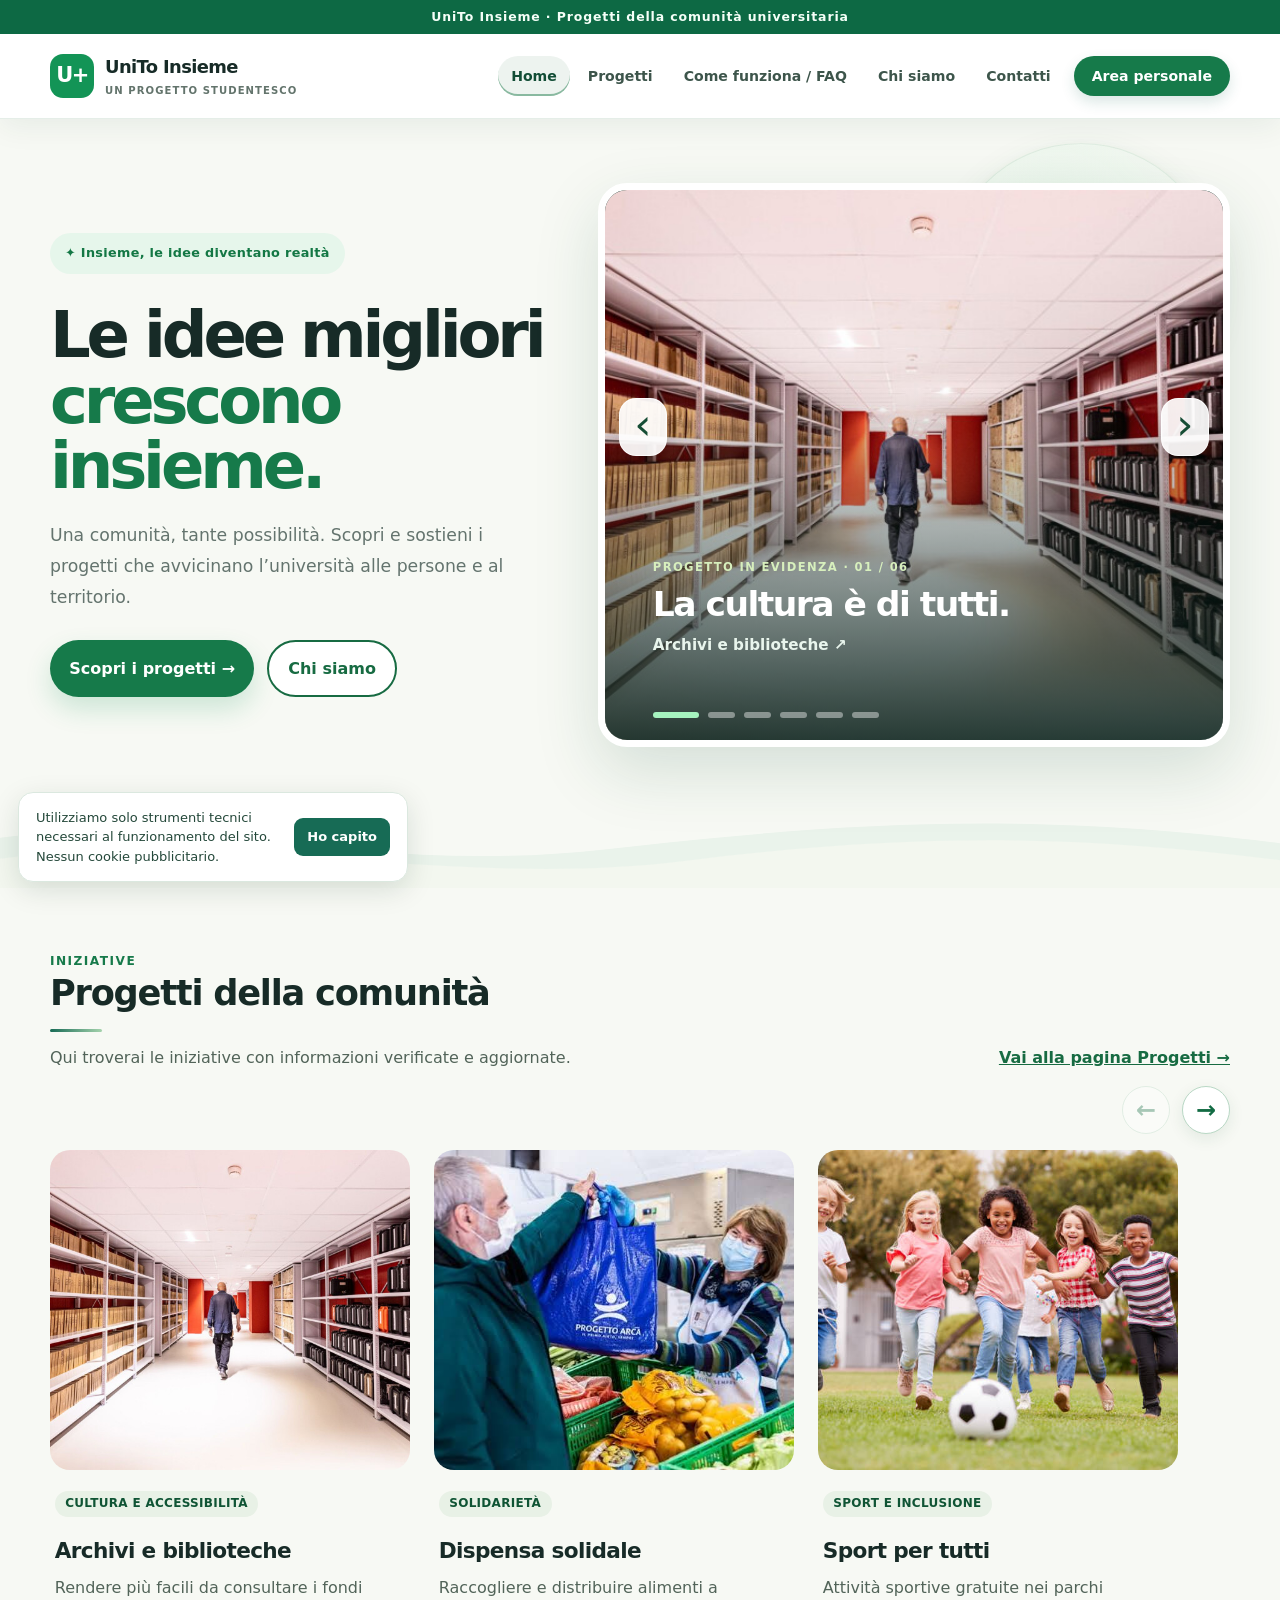
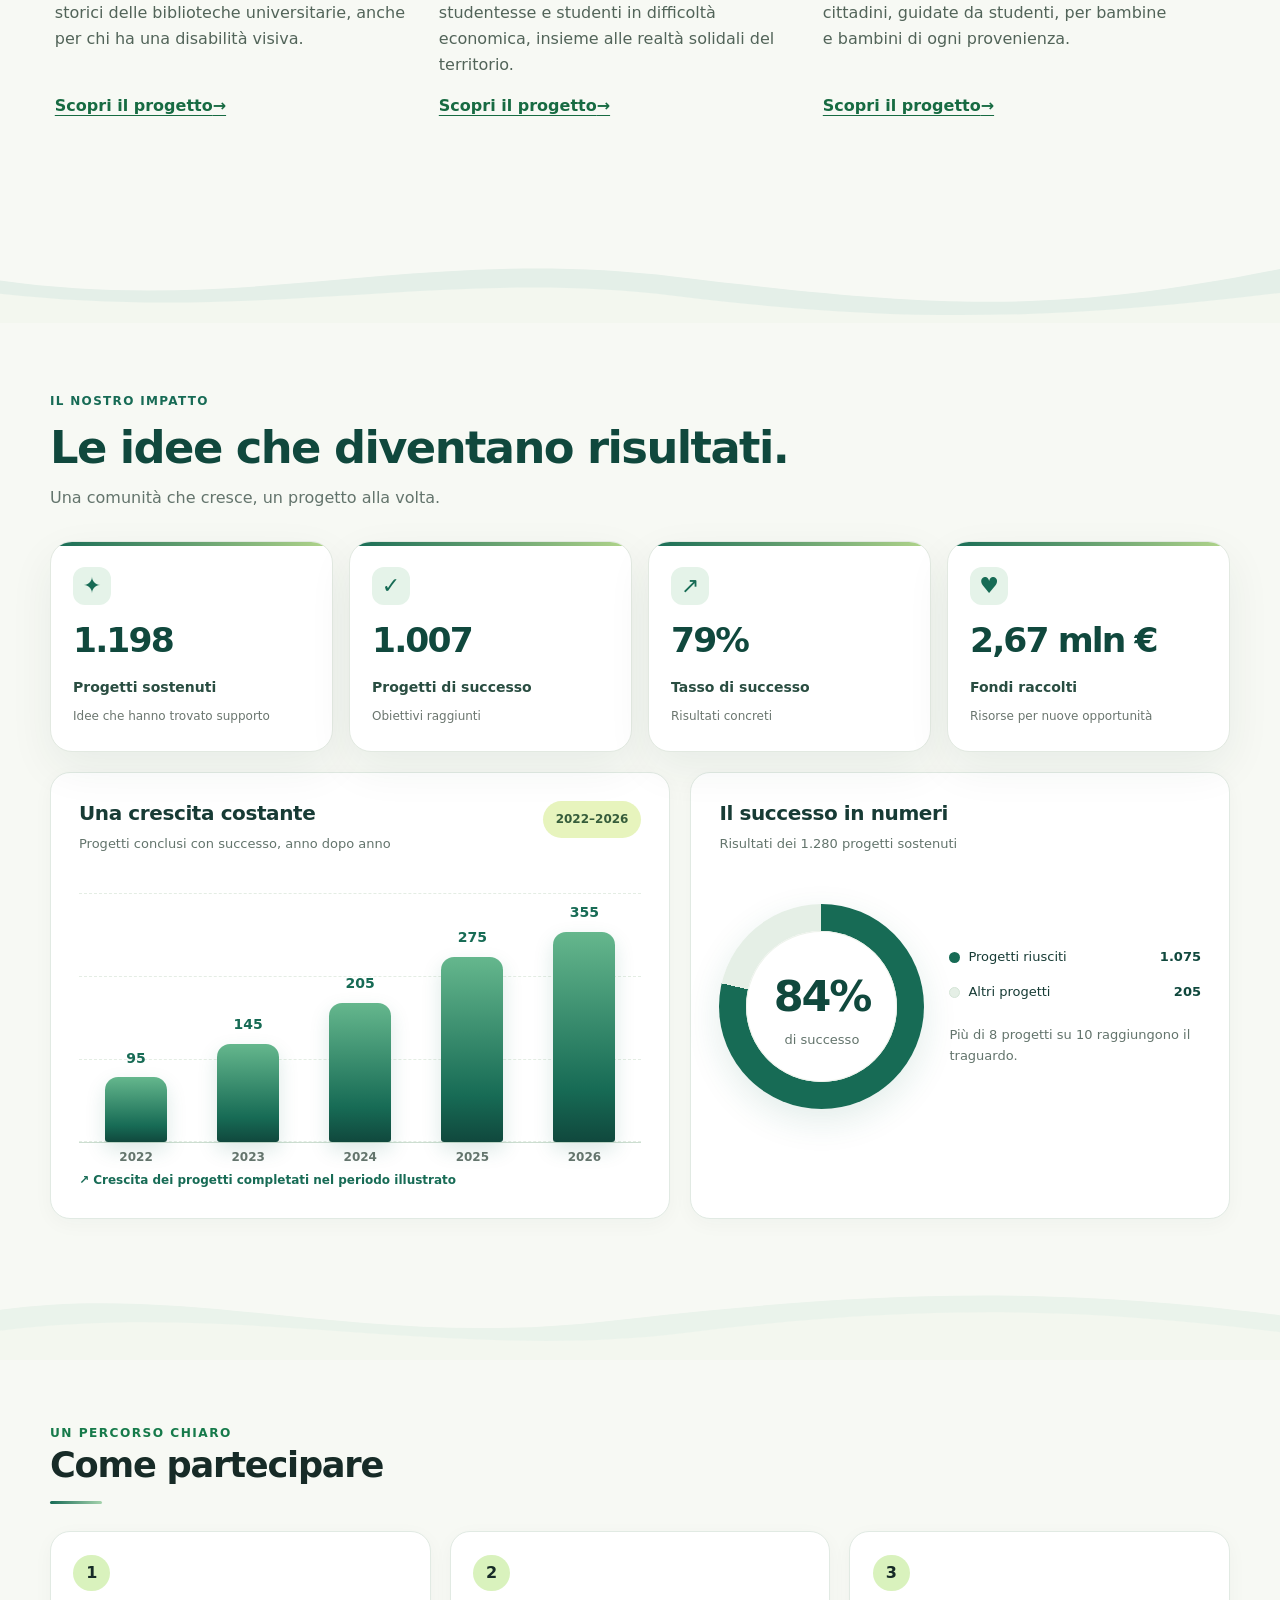
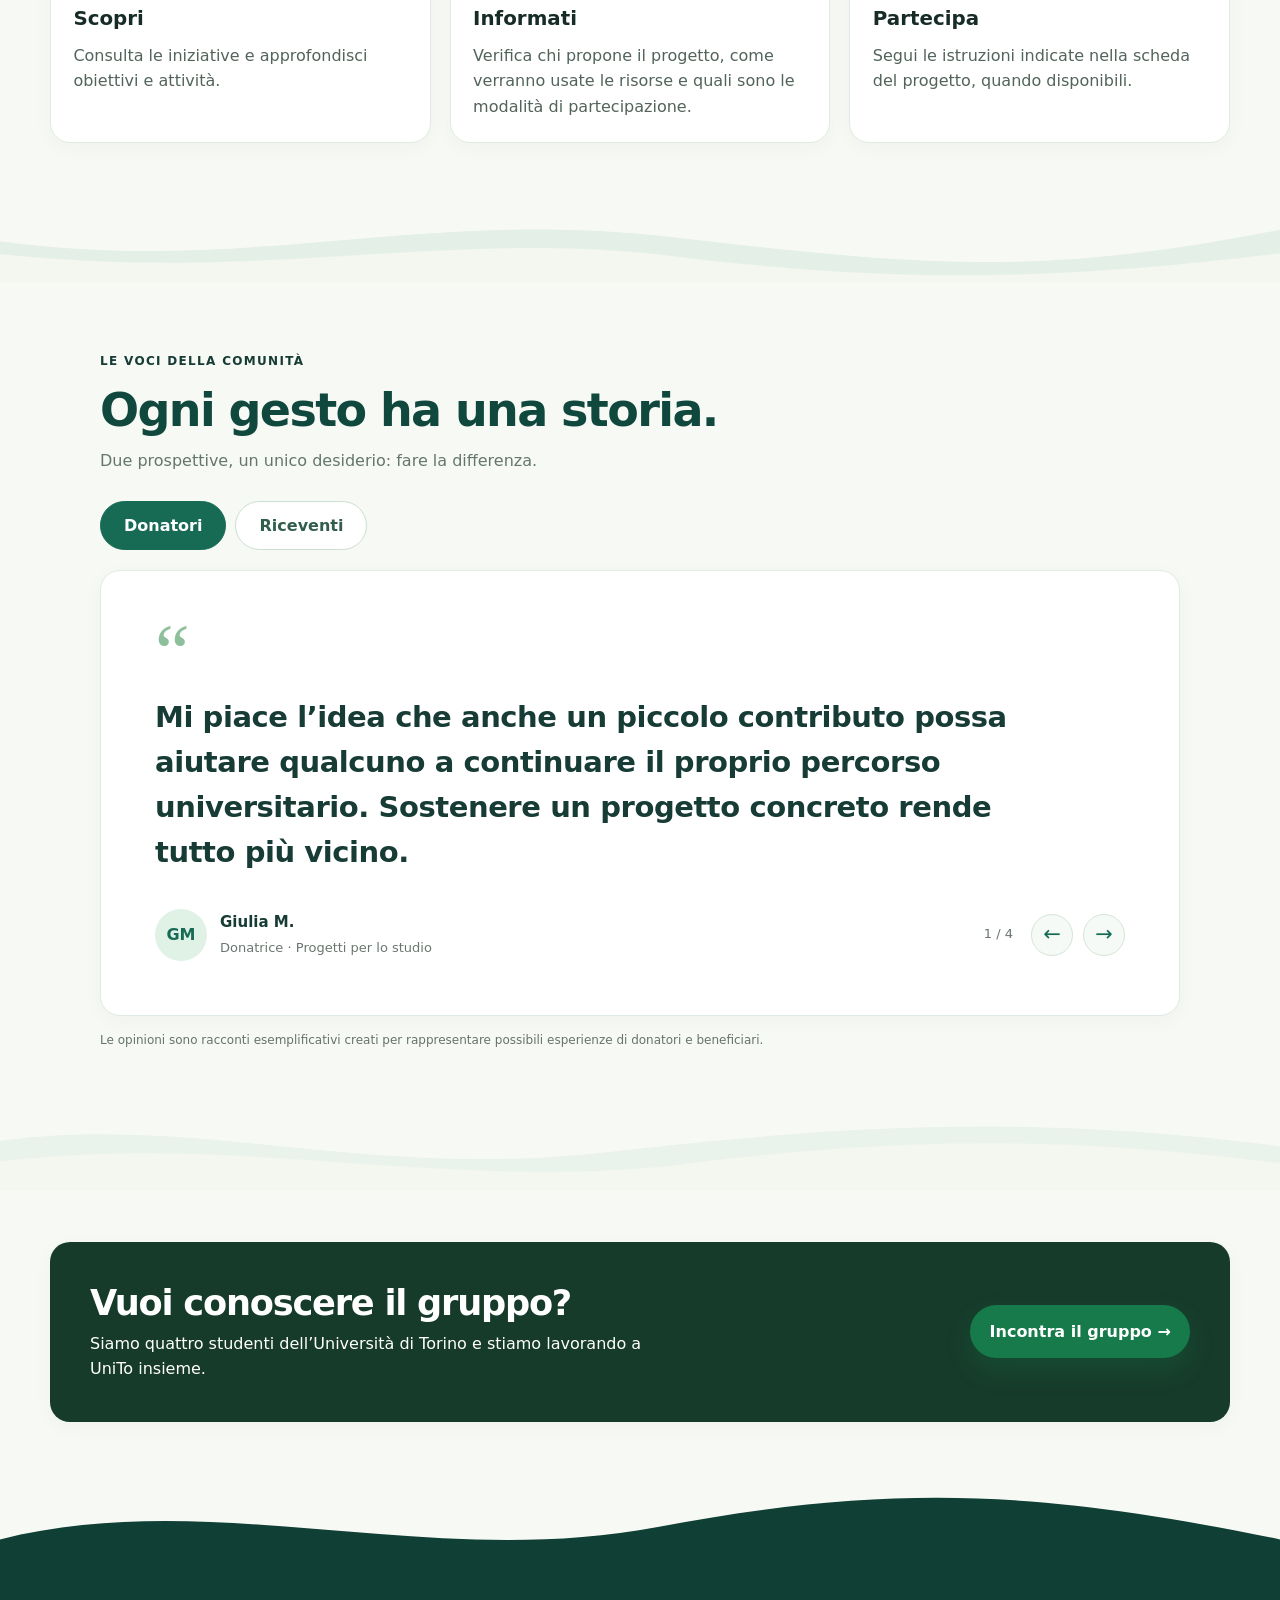
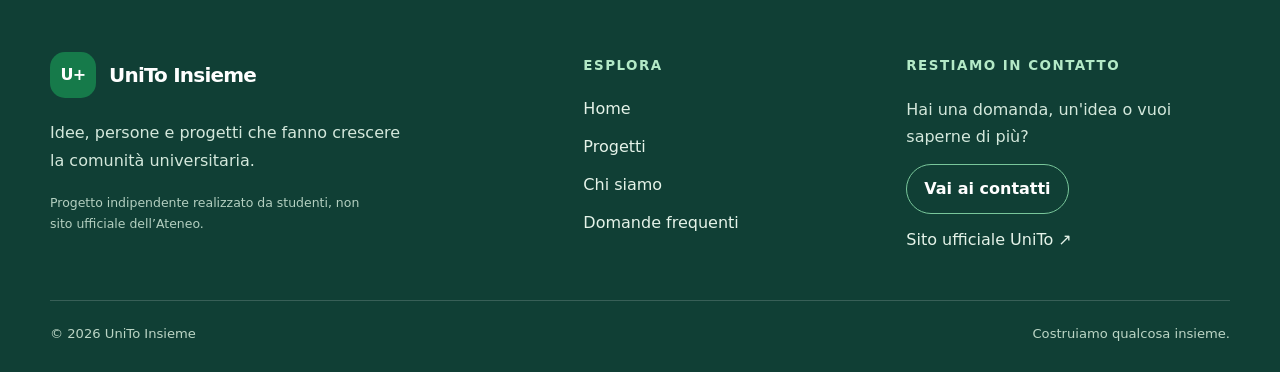
==== commit dbb65fe0: "Colori" ====
--- a/UniTo_Insieme/index.html
+++ b/UniTo_Insieme/index.html
@@ -41,7 +41,7 @@
 </div>
 <div aria-label="Progetti in evidenza" aria-roledescription="carosello" class="featured-carousel">
 <div aria-live="off" class="carousel-track" id="featured-track">
-<a aria-label="Scopri Archivi e biblioteche" class="carousel-slide is-active" href="progetto-archivi.html">
+<a class="carousel-slide is-active" href="progetto-archivi.html">
 <img alt="Scaffali e documenti di un archivio universitario" fetchpriority="high" src="assets/img/archivi.jpg"/>
 <span class="slide-overlay"><span class="slide-kicker">PROGETTO IN EVIDENZA · 01 / 06</span><strong>La cultura è di tutti.</strong><span>Archivi e biblioteche <span aria-hidden="true">↗</span></span></span>
 </a>
--- a/UniTo_Insieme/assets/css/site-theme.css
+++ b/UniTo_Insieme/assets/css/site-theme.css
@@ -3,6 +3,7 @@
 :root {
   --brand-ink: #173b35;
   --brand-green: #176b55;
+  /*--brand-green: #167A4A;*/
   --brand-deep: #10483d;
   --brand-mint: #dff2e7;
   --brand-lime: #e7f4bd;
@@ -267,20 +268,21 @@
 @media(prefers-reduced-motion:reduce) { .carousel-slide,.carousel-slide img { transition:none !important; } }
 
 /* 2026 refresh — airy, friendly, editorial */
-:root { --brand-paper:#f8faf7; --brand-ink:#172b27; --brand-green:#159657; --brand-deep:#0c6542; --brand-mint:#e6f6ec; --brand-line:#e5eee8; }
+:root { --brand-paper:#f8faf7; --brand-ink:#172b27; --brand-green:#167A4A/*#159657*/; --brand-deep:#0c6542; --brand-mint:#e6f6ec; --brand-line:#e5eee8; }
 body { background:#f8faf7; }
 .notice { background:#0d6944 !important; letter-spacing:.07em; }
 .top,.site-header { background:rgba(255,255,255,.96) !important; }
 .logo,.brand-mark { background:#139456 !important; border-radius:14px !important; }
-.links a.account,.nav-links a.account { background:#129553 !important; }
+/*.links a.account,.nav-links a.account { background:#129553 !important; }*/
+.links a.account,.nav-links a.account { background:#167A4A !important; }
 .hero { background:radial-gradient(circle at 78% 18%,#e1f5e7 0%,transparent 40%),linear-gradient(120deg,#ffffff 0%,#f3faf4 100%) !important; overflow:hidden; }
 .hero::before { content:''; position:absolute; width:520px; height:520px; border:1px solid #d9eee0; border-radius:50%; right:-250px; top:-250px; pointer-events:none; }
 .hero-grid { position:relative; z-index:1; }
 .hero h1 { font-weight:850; letter-spacing:-.065em !important; }
-.hero h1 em { font-style:normal; color:#159657; }
+.hero h1 em { font-style:normal; color:/*#159657*/#167A4A; }
 .hero-pill { display:inline-flex; align-items:center; padding:10px 15px; border-radius:100px; background:#e6f6eb; color:#137744 !important; letter-spacing:.025em !important; text-transform:none; font-size:.8rem !important; margin-bottom:20px; }
 .hero .lead { color:#64746e; line-height:1.8; }
-.btn:not(.secondary) { background:#159657 !important; color:#fff !important; border-radius:100px !important; box-shadow:0 12px 26px rgba(21,150,87,.19); }
+.btn:not(.secondary) { background:/*#159657*/#167A4A !important; color:#fff !important; border-radius:100px !important; box-shadow:0 12px 26px rgba(21,150,87,.19); }
 .btn.secondary { border-radius:100px !important; background:white !important; }
 .featured-carousel { border:7px solid white; border-radius:29px; box-shadow:0 24px 65px rgba(20,83,52,.15); }
 .carousel-track { height:clamp(390px,43vw,565px); }
@@ -305,7 +307,8 @@
 .links a:not(.account),.nav-links a:not(.account) { background:transparent !important; color:#3d554b !important; }
 .links a:not(.account):hover,.nav-links a:not(.account):hover { background:#eef5ef !important; color:#0d6944 !important; }
 .links a:not(.account)[aria-current="page"],.nav-links a:not(.account)[aria-current="page"] { background:#edf3ef !important; color:#124d36 !important; box-shadow:inset 0 -2px 0 #89b9a0; }
-.links a.account,.nav-links a.account { background:#129553 !important; color:white !important; font-weight:750 !important; }
+/*.links a.account,.nav-links a.account { background:#129553 !important; color:white !important; font-weight:750 !important; }*/
+.links a.account,.nav-links a.account { background:#167A4A !important; color:white !important; font-weight:750 !important; }
 .links a.account:hover,.nav-links a.account:hover { background:#0b7141 !important; color:white !important; }
 .links a.account[aria-current="page"],.nav-links a.account[aria-current="page"] { background:#0b7141 !important; color:white !important; }
 :where(a,button,input,textarea,select,[tabindex]):focus-visible { outline:3px solid #e3a13d !important; outline-offset:4px !important; }
@@ -314,7 +317,7 @@
 .redesigned-footer { background:#103d30 !important; color:#f2faf5 !important; padding:0 !important; margin-top:clamp(45px,6vw,85px); }
 .footer-shell { width:min(1180px,calc(100% - 44px)); margin:auto; padding:clamp(45px,6vw,78px) 0 48px; display:grid; grid-template-columns:1.45fr .8fr 1fr; gap:clamp(25px,5vw,90px); }
 .footer-brand { display:inline-flex; align-items:center; gap:13px; font-size:1.25rem; font-weight:850; letter-spacing:-.04em; color:#fff !important; text-decoration:none; }
-.footer-symbol { display:grid; place-items:center; width:46px; height:46px; background:#209e64; border-radius:15px; font-size:1rem; }
+.footer-symbol { display:grid; place-items:center; width:46px; height:46px; background:#167A4A/*#209e64*/; border-radius:15px; font-size:1rem; }
 .footer-about p { max-width:35ch; line-height:1.75; margin:21px 0 18px; color:#d4e8dc; }
 .footer-note { display:block; max-width:40ch; font-size:.78rem; line-height:1.65; color:#b3cfc0; }
 .footer-column { display:flex; flex-direction:column; align-items:flex-start; gap:14px; }
--- a/UniTo_Insieme/assets/css/voices.css
+++ b/UniTo_Insieme/assets/css/voices.css
@@ -1 +1 @@
-.voices-section{padding:82px 0;background:#f7f9f4;color:#173b35}.voices-shell{max-width:1080px;margin:auto}.voices-heading h2{font-size:clamp(30px,3.6vw,46px);letter-spacing:-.035em;margin:10px 0;color:#10483d}.voices-heading p{color:#64766b;margin:0 0 27px}.voices-tabs{display:flex;gap:9px;margin-bottom:20px}.voices-tab{border:1px solid #cbded1;background:white;color:#315e4d;border-radius:99px;padding:11px 23px;font:inherit;font-weight:750;cursor:pointer}.voices-tab.is-active{background:#176b55;color:white;border-color:#176b55}.voices-tab:focus-visible,.voices-controls button:focus-visible{outline:3px solid #91c6a2;outline-offset:3px}.voices-card{border-radius:26px;background:#fff;border:1px solid #e0e9df;box-shadow:0 20px 50px rgba(22,59,48,.07);padding:clamp(25px,5vw,54px)}.voices-quote-mark{font-family:Georgia,serif;font-size:78px;color:#8dbf9b;line-height:.7}.voices-card blockquote{font-size:clamp(20px,2.5vw,29px);line-height:1.55;font-weight:550;letter-spacing:-.015em;min-height:135px;margin:15px 0 34px;max-width:880px}.voices-bottom{display:flex;justify-content:space-between;align-items:center;gap:16px}.voices-person{display:flex;align-items:center;gap:13px}.voices-avatar{width:52px;height:52px;border-radius:50%;background:#e0f1e5;color:#176b55;font-weight:850;display:grid;place-items:center}.voices-person strong,.voices-person span:not(.voices-avatar){display:block}.voices-person strong{font-size:15px}.voices-person div>span{color:#708178;font-size:13px;margin-top:4px}.voices-controls{display:flex;align-items:center;gap:10px}.voices-controls>span{font-size:13px;color:#708178;margin-right:8px;white-space:nowrap}.voices-controls button{width:42px;height:42px;border-radius:50%;border:1px solid #d5e4d8;background:#f6faf6;color:#176b55;font-size:21px;cursor:pointer}.voices-controls button:hover{background:#e0f1e5}.voices-note{font-size:12px;color:#6b7d71;margin:15px 0 0}@media(max-width:600px){.voices-section{padding:55px 0}.voices-card blockquote{min-height:230px}.voices-bottom{align-items:flex-start;flex-direction:column}.voices-controls{align-self:flex-end}}+.voices-section{padding:82px 0;background:#f7f9f4;color:#173b35}.voices-shell{max-width:1080px;margin:auto}.voices-heading h2{font-size:clamp(30px,3.6vw,46px);letter-spacing:-.035em;margin:10px 0;color:#10483d}.voices-heading p{color:#64766b;margin:0 0 27px}.voices-tabs{display:flex;gap:9px;margin-bottom:20px}.voices-tab{border:1px solid #cbded1;background:white;color:#315e4d;border-radius:99px;padding:11px 23px;font:inherit;font-weight:750;cursor:pointer}.voices-tab.is-active{background:#176b55;color:white;border-color:#176b55}.voices-tab:focus-visible,.voices-controls button:focus-visible{outline:3px solid #91c6a2;outline-offset:3px}.voices-card{border-radius:26px;background:#fff;border:1px solid #e0e9df;box-shadow:0 20px 50px rgba(22,59,48,.07);padding:clamp(25px,5vw,54px)}.voices-quote-mark{font-family:Georgia,serif;font-size:78px;color:#8dbf9b;line-height:.7}.voices-card blockquote{font-size:clamp(20px,2.5vw,29px);line-height:1.55;font-weight:550;letter-spacing:-.015em;min-height:135px;margin:15px 0 34px;max-width:880px}.voices-bottom{display:flex;justify-content:space-between;align-items:center;gap:16px}.voices-person{display:flex;align-items:center;gap:13px}.voices-avatar{width:52px;height:52px;border-radius:50%;background:#e0f1e5;color:#176b55;font-weight:850;display:grid;place-items:center}.voices-person strong,.voices-person span:not(.voices-avatar){display:block}.voices-person strong{font-size:15px}.voices-person div>span{color:/*#708178*/#6B766F;font-size:13px;margin-top:4px}.voices-controls{display:flex;align-items:center;gap:10px}.voices-controls>span{font-size:13px;color:/*#708178*/#6B766F;margin-right:8px;white-space:nowrap}.voices-controls button{width:42px;height:42px;border-radius:50%;border:1px solid #d5e4d8;background:#f6faf6;color:#176b55;font-size:21px;cursor:pointer}.voices-controls button:hover{background:#e0f1e5}.voices-note{font-size:12px;color:/*#6b7d71*/#65736A;margin:15px 0 0}@media(max-width:600px){.voices-section{padding:55px 0}.voices-card blockquote{min-height:230px}.voices-bottom{align-items:flex-start;flex-direction:column}.voices-controls{align-self:flex-end}}
--- a/UniTo_Insieme/assets/css/impact.css
+++ b/UniTo_Insieme/assets/css/impact.css
@@ -1,3 +1,3 @@
 /* UniTo Insieme · Impact dashboard */
 .impact-section{--impact-green:#176b55;--impact-deep:#10483d;--impact-ink:#173b35;--impact-mint:#dff2e7;--impact-line:#e2e9e1;padding:88px 0;background:radial-gradient(ellipse at 95% 5%,#e5f4e8 0,transparent 38%),linear-gradient(160deg,#f6f8f0,#fbfaf5 70%);color:var(--impact-ink)}
-.impact-inner{max-width:1180px;margin:auto}.impact-heading{display:flex;justify-content:space-between;align-items:end;gap:24px;margin-bottom:30px}.impact-eyebrow{font-size:12px;font-weight:850;letter-spacing:.16em;color:var(--impact-green)}.impact-heading h2{font-size:clamp(30px,3.5vw,46px);line-height:1.13;margin:10px 0 12px;color:var(--impact-deep);letter-spacing:-.035em}.impact-heading p,.impact-panel-head p{color:#63746c;margin:0}.impact-demo,.impact-pill{display:inline-block;padding:9px 13px;border-radius:99px;background:#e7f4bd;color:#365d3b;font-size:12px;font-weight:750;white-space:nowrap}.impact-stats{display:grid;grid-template-columns:repeat(4,minmax(0,1fr));gap:16px;margin-bottom:20px}.impact-stat,.impact-panel{background:#fff;border:1px solid var(--impact-line);border-radius:22px;box-shadow:0 16px 45px rgba(22,59,48,.065)}.impact-stat{padding:25px 22px;display:flex;flex-direction:column;gap:8px;position:relative;overflow:hidden}.impact-stat:before{content:'';position:absolute;left:0;right:0;top:0;height:4px;background:linear-gradient(90deg,#176b55,#b2d58b)}.impact-stat-icon{width:38px;height:38px;border-radius:12px;background:#e5f3e9;color:#176b55;display:grid;place-items:center;font-size:22px}.impact-stat strong{font-size:clamp(28px,2.7vw,40px);letter-spacing:-.055em;color:#10483d;font-variant-numeric:tabular-nums;white-space:nowrap}.impact-stat>span:nth-last-child(2){font-size:14px;font-weight:750;color:#294d41}.impact-stat-detail{font-size:12px;color:#738379}.impact-charts{display:grid;grid-template-columns:1.15fr 1fr;gap:20px}.impact-panel{padding:28px;min-width:0}.impact-panel-head{display:flex;justify-content:space-between;gap:15px;align-items:start}.impact-panel h3{font-size:20px;margin:0 0 8px;color:#173b35;letter-spacing:-.02em}.impact-panel-head p{font-size:13px;line-height:1.5}.impact-bars{height:260px;display:flex;align-items:end;gap:22px;padding:18px 12px 0;margin:30px 0 28px;position:relative;border-bottom:1px solid #cdded1}.impact-gridlines{position:absolute;inset:10px 0 0;display:flex;flex-direction:column;justify-content:space-between;pointer-events:none}.impact-gridlines span{border-top:1px dashed #e4ede4;width:100%}.impact-bar-item{height:100%;flex:1;display:flex;flex-direction:column;align-items:center;justify-content:end;gap:8px;z-index:1}.impact-bar-item>span{font-weight:800;color:#176b55;font-size:14px;opacity:0;transform:translateY(6px);transition:opacity .6s,transform .6s;transition-delay:var(--delay)}.impact-bar{width:min(100%,62px);height:0;background:linear-gradient(180deg,#65b78d 0%,#176b55 75%,#10483d 100%);border-radius:13px 13px 3px 3px;box-shadow:0 8px 20px rgba(23,107,85,.15);transition:height 1.5s cubic-bezier(.22,1,.36,1);transition-delay:var(--delay)}.impact-section.is-visible .impact-bar{height:var(--bar-height)}.impact-section.is-visible .impact-bar-item>span{opacity:1;transform:translateY(0)}.impact-bar-item small{position:absolute;bottom:-25px;color:#63746c;font-size:12px;font-weight:700}.impact-chart-foot{font-size:12px;color:#176b55;font-weight:700;margin:12px 0 0}.impact-donut-layout{display:flex;align-items:center;justify-content:center;gap:25px;min-height:290px;padding-top:16px}.impact-donut{--progress:0%;width:205px;aspect-ratio:1;border-radius:50%;background:conic-gradient(#176b55 0 var(--progress),#e5efe6 var(--progress) 100%);display:grid;place-items:center;flex-shrink:0;box-shadow:0 12px 35px rgba(23,107,85,.12)}.impact-donut-center{width:151px;aspect-ratio:1;border-radius:50%;background:white;display:flex;flex-direction:column;align-items:center;justify-content:center;box-shadow:inset 0 0 0 1px #eef3ec}.impact-donut-center strong{font-size:43px;color:#10483d;letter-spacing:-.05em}.impact-donut-center span{font-size:13px;color:#63746c}.impact-legend{flex:1;min-width:145px}.impact-legend>div{display:flex;align-items:center;gap:8px;margin:14px 0;font-size:13px}.impact-legend>div span{flex:1}.impact-legend>div strong{color:#10483d}.impact-legend-dot{width:11px;height:11px;border-radius:50%;flex-shrink:0}.impact-legend-dot.success{background:#176b55}.impact-legend-dot.other{background:#e5efe6;border:1px solid #d5e5d7}.impact-legend p{font-size:13px;line-height:1.6;color:#63746c;margin-top:22px}.impact-disclaimer{font-size:12px;color:#63746c;margin:22px 0 0}@media(max-width:900px){.impact-stats{grid-template-columns:repeat(2,minmax(0,1fr))}.impact-charts{grid-template-columns:1fr}.impact-heading{align-items:start;flex-direction:column}.impact-donut-layout{justify-content:space-evenly}}@media(max-width:520px){.impact-section{padding:54px 0}.impact-stat{padding:18px}.impact-panel{padding:20px}.impact-donut-layout{flex-direction:column}.impact-legend{width:100%}.impact-bars{gap:10px;height:220px}.impact-pill{display:none}.impact-stat strong{font-size:clamp(25px,7vw,36px)}}@media(prefers-reduced-motion:reduce){.impact-bar,.impact-bar-item>span{transition:none!important}}
+.impact-inner{max-width:1180px;margin:auto}.impact-heading{display:flex;justify-content:space-between;align-items:end;gap:24px;margin-bottom:30px}.impact-eyebrow{font-size:12px;font-weight:850;letter-spacing:.16em;color:var(--impact-green)}.impact-heading h2{font-size:clamp(30px,3.5vw,46px);line-height:1.13;margin:10px 0 12px;color:var(--impact-deep);letter-spacing:-.035em}.impact-heading p,.impact-panel-head p{color:#63746c;margin:0}.impact-demo,.impact-pill{display:inline-block;padding:9px 13px;border-radius:99px;background:#e7f4bd;color:#365d3b;font-size:12px;font-weight:750;white-space:nowrap}.impact-stats{display:grid;grid-template-columns:repeat(4,minmax(0,1fr));gap:16px;margin-bottom:20px}.impact-stat,.impact-panel{background:#fff;border:1px solid var(--impact-line);border-radius:22px;box-shadow:0 16px 45px rgba(22,59,48,.065)}.impact-stat{padding:25px 22px;display:flex;flex-direction:column;gap:8px;position:relative;overflow:hidden}.impact-stat:before{content:'';position:absolute;left:0;right:0;top:0;height:4px;background:linear-gradient(90deg,#176b55,#b2d58b)}.impact-stat-icon{width:38px;height:38px;border-radius:12px;background:#e5f3e9;color:#176b55;display:grid;place-items:center;font-size:22px}.impact-stat strong{font-size:clamp(28px,2.7vw,40px);letter-spacing:-.055em;color:#10483d;font-variant-numeric:tabular-nums;white-space:nowrap}.impact-stat>span:nth-last-child(2){font-size:14px;font-weight:750;color:#294d41}.impact-stat-detail{font-size:12px;color:/*#738379*/#6B766F}.impact-charts{display:grid;grid-template-columns:1.15fr 1fr;gap:20px}.impact-panel{padding:28px;min-width:0}.impact-panel-head{display:flex;justify-content:space-between;gap:15px;align-items:start}.impact-panel h3{font-size:20px;margin:0 0 8px;color:#173b35;letter-spacing:-.02em}.impact-panel-head p{font-size:13px;line-height:1.5}.impact-bars{height:260px;display:flex;align-items:end;gap:22px;padding:18px 12px 0;margin:30px 0 28px;position:relative;border-bottom:1px solid #cdded1}.impact-gridlines{position:absolute;inset:10px 0 0;display:flex;flex-direction:column;justify-content:space-between;pointer-events:none}.impact-gridlines span{border-top:1px dashed #e4ede4;width:100%}.impact-bar-item{height:100%;flex:1;display:flex;flex-direction:column;align-items:center;justify-content:end;gap:8px;z-index:1}.impact-bar-item>span{font-weight:800;color:#176b55;font-size:14px;opacity:0;transform:translateY(6px);transition:opacity .6s,transform .6s;transition-delay:var(--delay)}.impact-bar{width:min(100%,62px);height:0;background:linear-gradient(180deg,#65b78d 0%,#176b55 75%,#10483d 100%);border-radius:13px 13px 3px 3px;box-shadow:0 8px 20px rgba(23,107,85,.15);transition:height 1.5s cubic-bezier(.22,1,.36,1);transition-delay:var(--delay)}.impact-section.is-visible .impact-bar{height:var(--bar-height)}.impact-section.is-visible .impact-bar-item>span{opacity:1;transform:translateY(0)}.impact-bar-item small{position:absolute;bottom:-25px;color:#63746c;font-size:12px;font-weight:700}.impact-chart-foot{font-size:12px;color:#176b55;font-weight:700;margin:12px 0 0}.impact-donut-layout{display:flex;align-items:center;justify-content:center;gap:25px;min-height:290px;padding-top:16px}.impact-donut{--progress:0%;width:205px;aspect-ratio:1;border-radius:50%;background:conic-gradient(#176b55 0 var(--progress),#e5efe6 var(--progress) 100%);display:grid;place-items:center;flex-shrink:0;box-shadow:0 12px 35px rgba(23,107,85,.12)}.impact-donut-center{width:151px;aspect-ratio:1;border-radius:50%;background:white;display:flex;flex-direction:column;align-items:center;justify-content:center;box-shadow:inset 0 0 0 1px #eef3ec}.impact-donut-center strong{font-size:43px;color:#10483d;letter-spacing:-.05em}.impact-donut-center span{font-size:13px;color:#63746c}.impact-legend{flex:1;min-width:145px}.impact-legend>div{display:flex;align-items:center;gap:8px;margin:14px 0;font-size:13px}.impact-legend>div span{flex:1}.impact-legend>div strong{color:#10483d}.impact-legend-dot{width:11px;height:11px;border-radius:50%;flex-shrink:0}.impact-legend-dot.success{background:#176b55}.impact-legend-dot.other{background:#e5efe6;border:1px solid #d5e5d7}.impact-legend p{font-size:13px;line-height:1.6;color:#63746c;margin-top:22px}.impact-disclaimer{font-size:12px;color:#63746c;margin:22px 0 0}@media(max-width:900px){.impact-stats{grid-template-columns:repeat(2,minmax(0,1fr))}.impact-charts{grid-template-columns:1fr}.impact-heading{align-items:start;flex-direction:column}.impact-donut-layout{justify-content:space-evenly}}@media(max-width:520px){.impact-section{padding:54px 0}.impact-stat{padding:18px}.impact-panel{padding:20px}.impact-donut-layout{flex-direction:column}.impact-legend{width:100%}.impact-bars{gap:10px;height:220px}.impact-pill{display:none}.impact-stat strong{font-size:clamp(25px,7vw,36px)}}@media(prefers-reduced-motion:reduce){.impact-bar,.impact-bar-item>span{transition:none!important}}
